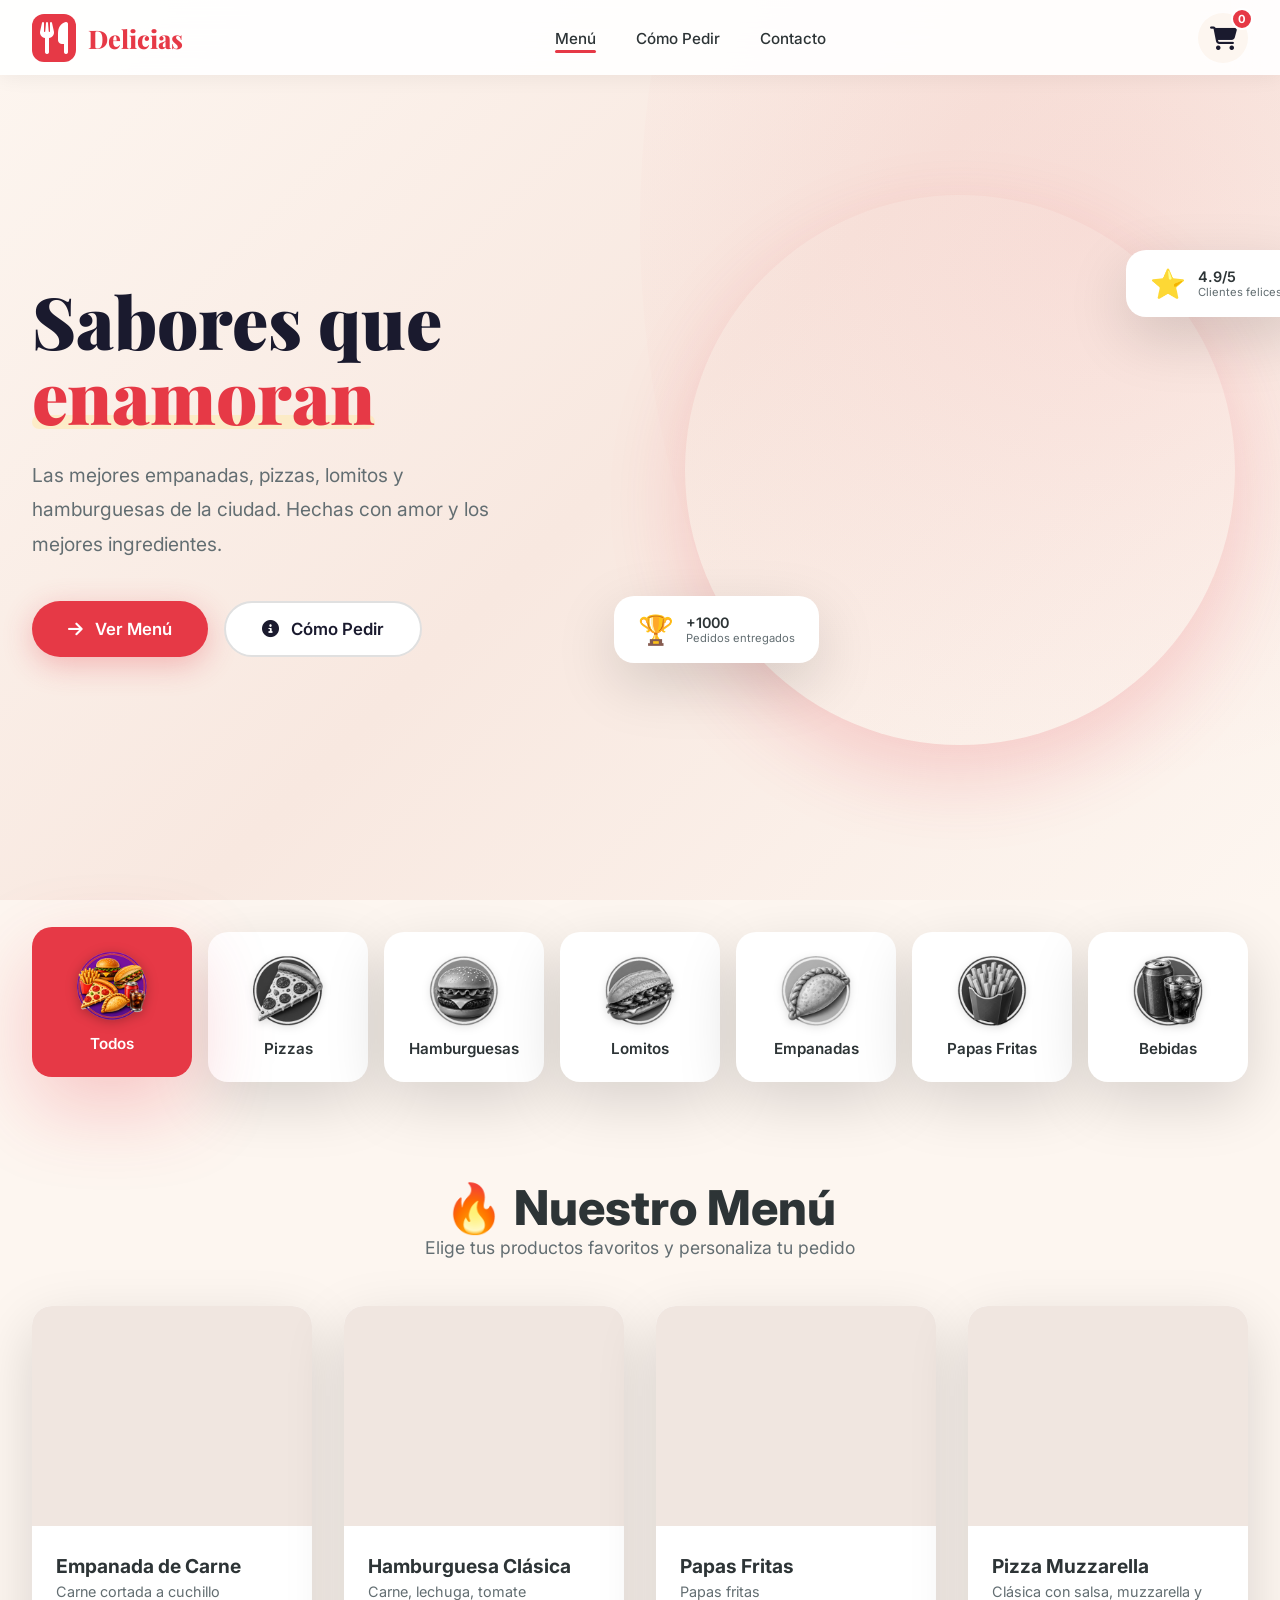
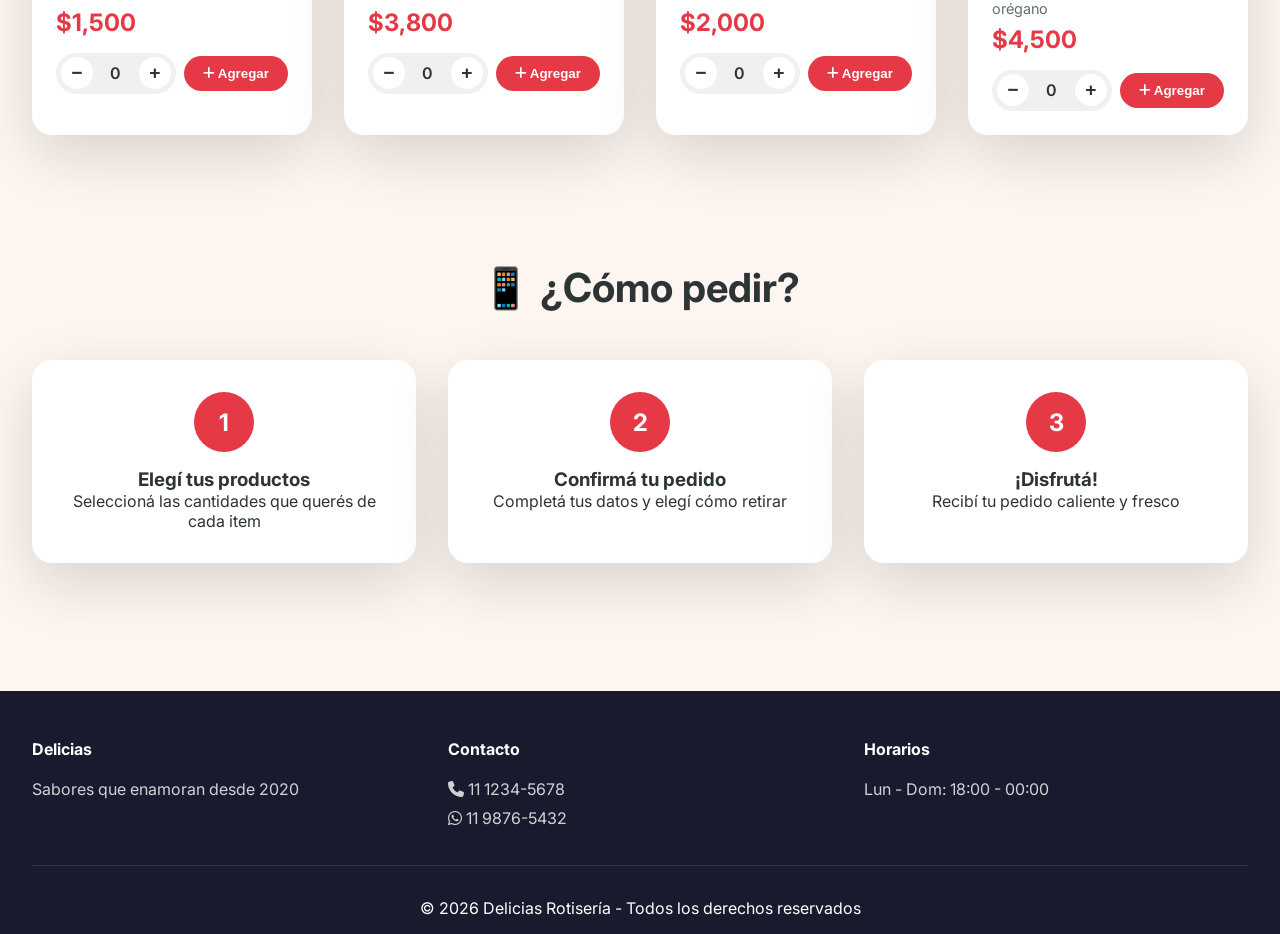
==== index.html @ 0ae5c8a6 "Update index.html" ====
<!DOCTYPE html>
<html lang="es">
<head>
    <meta charset="UTF-8">
    
    <!-- 🔒 META TAGS DE SEGURIDAD -->
    <meta http-equiv="X-Content-Type-Options" content="nosniff">
    <meta http-equiv="X-Frame-Options" content="DENY">
    <meta http-equiv="Referrer-Policy" content="strict-origin-when-cross-origin">
    <meta http-equiv="Permissions-Policy" content="camera=(), microphone=(), geolocation=()">
    
    <meta name="viewport" content="width=device-width, initial-scale=1.0">
    <title>🍕 Rotisería Delicias - Sabores que enamoran</title>
    
    <link rel="preconnect" href="https://fonts.googleapis.com">
    <link rel="preconnect" href="https://fonts.gstatic.com" crossorigin>
    <link href="https://fonts.googleapis.com/css2?family=Playfair+Display:wght@700;800;900&family=Inter:wght@300;400;500;600;700&display=swap" rel="stylesheet">
    
    <!-- Font Awesome con SRI (Subresource Integrity) -->
    <link rel="stylesheet" 
          href="https://cdnjs.cloudflare.com/ajax/libs/font-awesome/6.4.0/css/all.min.css" 
          integrity="sha384-iw3OoTErCYJJB9mCa8LNS2hbsQ7M3C0EpIsO/H5+EGAkPGc6rk+V8i04oW/K5xq0" 
          crossorigin="anonymous">
    
    <style>
        * { margin: 0; padding: 0; box-sizing: border-box; }
        :root {
            --primary: #e63946;
            --primary-dark: #c62828;
            --primary-light: #ff6b6b;
            --secondary: #1a1a2e;
            --accent: #fdcb6e;
            --accent-light: #ffeaa7;
            --gold: #f39c12;
            --cream: #fdf6f0;
            --dark: #0a0a1a;
            --text: #2d3436;
            --text-light: #636e72;
            --white: #ffffff;
            --shadow: 0 20px 60px rgba(0,0,0,0.15);
            --shadow-hover: 0 30px 80px rgba(230, 57, 70, 0.25);
            --radius: 20px;
            --radius-sm: 10px;
            --transition: all 0.4s cubic-bezier(0.4, 0, 0.2, 1);
        }
        html { scroll-behavior: smooth; }
        body { font-family: 'Inter', sans-serif; background: var(--cream); color: var(--text); overflow-x: hidden; }
        ::-webkit-scrollbar { width: 8px; }
        ::-webkit-scrollbar-track { background: var(--cream); }
        ::-webkit-scrollbar-thumb { background: var(--primary); border-radius: 10px; }

        /* ===== HEADER RESPONSIVE ===== */
        header { 
            background: rgba(255, 255, 255, 0.92); 
            backdrop-filter: blur(20px); 
            -webkit-backdrop-filter: blur(20px); 
            box-shadow: 0 2px 20px rgba(0,0,0,0.06); 
            position: fixed; 
            top: 0; 
            left: 0; 
            right: 0; 
            z-index: 1000; 
            padding: 0 2rem; 
            transition: var(--transition); 
        }
        header.scrolled { 
            background: rgba(255, 255, 255, 0.98); 
            box-shadow: 0 4px 30px rgba(0,0,0,0.1); 
        }
        .header-container { 
            max-width: 1400px; 
            margin: 0 auto; 
            display: flex; 
            justify-content: space-between; 
            align-items: center; 
            height: 75px; 
        }
        .logo { 
            display: flex; 
            align-items: center; 
            gap: 12px; 
            font-size: 1.6rem; 
            font-weight: 800; 
            color: var(--primary); 
            text-decoration: none; 
            font-family: 'Playfair Display', serif; 
        }
        .logo i { 
            font-size: 2rem; 
            background: var(--primary); 
            color: white; 
            padding: 8px; 
            border-radius: 12px; 
            transition: var(--transition); 
        }
        .logo:hover i { 
            transform: rotate(-10deg) scale(1.05); 
        }

        /* ===== MENÚ HAMBURGUESA ===== */
        .menu-toggle {
            display: none;
            flex-direction: column;
            gap: 5px;
            background: none;
            border: none;
            cursor: pointer;
            padding: 5px;
            z-index: 1001;
        }
        .menu-toggle span {
            width: 25px;
            height: 3px;
            background: var(--secondary);
            border-radius: 3px;
            transition: var(--transition);
        }
        .menu-toggle.active span:nth-child(1) {
            transform: rotate(45deg) translate(5px, 5px);
        }
        .menu-toggle.active span:nth-child(2) {
            opacity: 0;
        }
        .menu-toggle.active span:nth-child(3) {
            transform: rotate(-45deg) translate(7px, -6px);
        }

        .nav-menu { 
            display: flex; 
            list-style: none; 
            gap: 2.5rem; 
            align-items: center; 
        }
        .nav-menu a { 
            text-decoration: none; 
            color: var(--text); 
            font-weight: 500; 
            font-size: 0.95rem; 
            transition: var(--transition); 
            position: relative; 
        }
        .nav-menu a::after { 
            content: ''; 
            position: absolute; 
            bottom: -5px; 
            left: 0; 
            width: 0; 
            height: 2.5px; 
            background: var(--primary); 
            border-radius: 10px; 
            transition: var(--transition); 
        }
        .nav-menu a:hover::after, .nav-menu a.active::after { 
            width: 100%; 
        }
        .nav-menu a:hover { 
            color: var(--primary); 
        }

        .cart-icon { 
            position: relative; 
            cursor: pointer; 
            font-size: 1.5rem; 
            color: var(--secondary); 
            transition: var(--transition); 
            background: var(--cream); 
            padding: 10px; 
            border-radius: 50%; 
            width: 50px; 
            height: 50px; 
            display: flex; 
            align-items: center; 
            justify-content: center; 
        }
        .cart-icon:hover { 
            background: var(--primary); 
            color: white; 
            transform: scale(1.05); 
        }
        .cart-count { 
            position: absolute; 
            top: -5px; 
            right: -5px; 
            background: var(--primary); 
            color: white; 
            font-size: 0.7rem; 
            font-weight: 700; 
            min-width: 22px; 
            height: 22px; 
            border-radius: 50%; 
            display: flex; 
            align-items: center; 
            justify-content: center; 
            border: 2px solid white; 
            animation: pulse-badge 2s infinite; 
        }
        @keyframes pulse-badge { 
            0%, 100% { transform: scale(1); } 
            50% { transform: scale(1.1); } 
        }

        .hero { 
            min-height: 100vh; 
            display: flex; 
            align-items: center; 
            padding: 100px 2rem 60px; 
            background: linear-gradient(135deg, #fdf6f0 0%, #f8e8e0 50%, #fdf6f0 100%); 
            position: relative; 
            overflow: hidden; 
        }
        .hero::before { 
            content: ''; 
            position: absolute; 
            top: -50%; 
            right: -20%; 
            width: 70%; 
            height: 150%; 
            background: radial-gradient(circle, rgba(230, 57, 70, 0.08) 0%, transparent 70%); 
            border-radius: 50%; 
            pointer-events: none; 
        }
        .hero-content { 
            max-width: 1400px; 
            margin: 0 auto; 
            display: grid; 
            grid-template-columns: 1fr 1fr; 
            gap: 4rem; 
            align-items: center; 
            position: relative; 
            z-index: 1; 
            width: 100%; 
        }
        .hero-text h1 { 
            font-family: 'Playfair Display', serif; 
            font-size: 4.5rem; 
            font-weight: 900; 
            line-height: 1.05; 
            margin-bottom: 1.5rem; 
            color: var(--secondary); 
        }
        .hero-text h1 .highlight { 
            color: var(--primary); 
            position: relative; 
            display: inline-block; 
        }
        .hero-text h1 .highlight::after { 
            content: ''; 
            position: absolute; 
            bottom: 5px; 
            left: 0; 
            width: 100%; 
            height: 14px; 
            background: var(--accent-light); 
            opacity: 0.5; 
            border-radius: 10px; 
            z-index: -1; 
        }
        .hero-text .subtitle { 
            font-size: 1.2rem; 
            color: var(--text-light); 
            line-height: 1.8; 
            margin-bottom: 2.5rem; 
            max-width: 500px; 
        }
        .hero-buttons { 
            display: flex; 
            gap: 1rem; 
            flex-wrap: wrap; 
        }
        .btn-primary { 
            display: inline-flex; 
            align-items: center; 
            gap: 12px; 
            background: var(--primary); 
            color: white; 
            padding: 16px 36px; 
            border: none; 
            border-radius: 50px; 
            font-size: 1.05rem; 
            font-weight: 600; 
            cursor: pointer; 
            transition: var(--transition); 
            text-decoration: none; 
            box-shadow: 0 8px 30px rgba(230, 57, 70, 0.3); 
        }
        .btn-primary:hover { 
            background: var(--primary-dark); 
            transform: translateY(-3px); 
            box-shadow: 0 12px 40px rgba(230, 57, 70, 0.4); 
        }
        .btn-secondary { 
            display: inline-flex; 
            align-items: center; 
            gap: 12px; 
            background: white; 
            color: var(--secondary); 
            padding: 16px 36px; 
            border: 2px solid #e0e0e0; 
            border-radius: 50px; 
            font-size: 1.05rem; 
            font-weight: 600; 
            cursor: pointer; 
            transition: var(--transition); 
            text-decoration: none; 
        }
        .btn-secondary:hover { 
            border-color: var(--primary); 
            color: var(--primary); 
            transform: translateY(-3px); 
            box-shadow: 0 8px 30px rgba(0,0,0,0.08); 
        }
        .hero-image { 
            position: relative; 
            display: flex; 
            justify-content: center; 
            align-items: center; 
        }
        .hero-image .image-wrapper { 
            position: relative; 
            width: 100%; 
            max-width: 550px; 
            aspect-ratio: 1; 
            border-radius: 50%; 
            overflow: hidden; 
            box-shadow: 0 30px 80px rgba(230, 57, 70, 0.2); 
            animation: float 6s ease-in-out infinite; 
        }
        @keyframes float { 
            0%, 100% { transform: translateY(0px); } 
            50% { transform: translateY(-20px); } 
        }
        .hero-image .image-wrapper img { 
            width: 100%; 
            height: 100%; 
            object-fit: cover; 
        }
        .hero-image .floating-badge { 
            position: absolute; 
            background: white; 
            padding: 1rem 1.5rem; 
            border-radius: var(--radius); 
            box-shadow: var(--shadow); 
            display: flex; 
            align-items: center; 
            gap: 12px; 
            animation: float-badge 4s ease-in-out infinite; 
        }
        .hero-image .floating-badge:nth-child(2) { 
            top: 10%; 
            right: -10%; 
            animation-delay: 0.5s; 
        }
        .hero-image .floating-badge:nth-child(3) { 
            bottom: 15%; 
            left: -10%; 
            animation-delay: 1s; 
        }
        @keyframes float-badge { 
            0%, 100% { transform: translateY(0px) rotate(0deg); } 
            50% { transform: translateY(-10px) rotate(2deg); } 
        }
        .floating-badge .icon { 
            font-size: 1.8rem; 
        }
        .floating-badge .text { 
            font-weight: 600; 
            font-size: 0.9rem; 
        }
        .floating-badge .sub { 
            font-size: 0.7rem; 
            color: var(--text-light); 
        }

        .categories { 
            max-width: 1400px; 
            margin: 0 auto; 
            padding: 2rem; 
            display: grid; 
            grid-template-columns: repeat(7, 1fr); 
            gap: 1rem; 
        }
        .category-item { 
            background: var(--white); 
            padding: 1.5rem; 
            border-radius: var(--radius); 
            text-align: center; 
            cursor: pointer; 
            transition: var(--transition); 
            box-shadow: var(--shadow); 
            display: flex; 
            flex-direction: column; 
            align-items: center; 
            justify-content: center; 
            gap: 0.8rem; 
        }
        .category-item:hover { 
            transform: translateY(-5px); 
            box-shadow: var(--shadow-hover); 
            background: var(--primary); 
            color: white; 
        }
        .category-item img { 
            width: 70px; 
            height: 70px; 
            object-fit: contain; 
            transition: var(--transition); 
            filter: grayscale(100%) drop-shadow(0 2px 4px rgba(0,0,0,0.15)); 
        }
        .category-item:hover img { 
            filter: grayscale(0%) drop-shadow(0 4px 8px rgba(0,0,0,0.2)); 
            transform: scale(1.1); 
        }
        .category-item span { 
            font-weight: 600; 
            font-size: 0.95rem; 
            color: var(--gray-700); 
            transition: var(--transition); 
        }
        .category-item.active { 
            background: var(--primary); 
            color: white; 
            transform: translateY(-5px); 
            box-shadow: var(--shadow-hover); 
        }
        .category-item.active img { 
            filter: grayscale(0%) drop-shadow(0 2px 6px rgba(0,0,0,0.3)); 
        }
        .category-item.active span { 
            color: white; 
        }

        .menu-section { 
            max-width: 1400px; 
            margin: 0 auto; 
            padding: 4rem 2rem; 
        }
        .section-header { 
            text-align: center; 
            margin-bottom: 3rem; 
        }
        .section-header h2 { 
            font-size: 3rem; 
            font-weight: 800; 
        }
        .section-header p { 
            color: var(--text-light); 
            font-size: 1.1rem; 
        }
        .menu-grid { 
            display: grid; 
            grid-template-columns: repeat(auto-fill, minmax(280px, 1fr)); 
            gap: 2rem; 
        }

        .product-card { 
            background: var(--white); 
            border-radius: var(--radius); 
            overflow: hidden; 
            box-shadow: var(--shadow); 
            transition: var(--transition); 
            position: relative; 
        }
        .product-card:hover { 
            transform: translateY(-8px); 
            box-shadow: var(--shadow-hover); 
        }
        .product-card.unavailable { 
            opacity: 0.65; 
            pointer-events: none; 
        }
        .product-card.unavailable:hover { 
            transform: none; 
            box-shadow: var(--shadow); 
        }
        .product-image { 
            width: 100%; 
            height: 220px; 
            object-fit: cover; 
            background: #f0e6e0; 
        }
        .product-card.unavailable .product-image { 
            filter: grayscale(100%); 
        }
        .product-info { 
            padding: 1.5rem; 
        }
        .product-name { 
            font-size: 1.2rem; 
            font-weight: 700; 
            margin-bottom: 0.3rem; 
        }
        .product-description { 
            color: var(--text-light); 
            font-size: 0.9rem; 
            margin-bottom: 0.5rem; 
        }
        .product-price { 
            font-size: 1.5rem; 
            font-weight: 700; 
            color: var(--primary); 
            margin: 0.5rem 0; 
        }
        .product-actions { 
            display: flex; 
            gap: 0.5rem; 
            align-items: center; 
            margin-top: 1rem; 
        }
        .quantity-control { 
            display: flex; 
            align-items: center; 
            gap: 0.5rem; 
            background: #f0f0f0; 
            border-radius: 50px; 
            padding: 0.3rem; 
        }
        .quantity-btn { 
            width: 32px; 
            height: 32px; 
            border: none; 
            border-radius: 50%; 
            background: white; 
            color: var(--text); 
            font-size: 1.2rem; 
            cursor: pointer; 
            transition: var(--transition); 
            font-weight: 700; 
        }
        .quantity-btn:hover { 
            background: var(--primary); 
            color: white; 
        }
        .quantity-display { 
            min-width: 30px; 
            text-align: center; 
            font-weight: 600; 
        }
        .add-to-cart { 
            flex: 1; 
            background: var(--primary); 
            color: white; 
            border: none; 
            padding: 10px; 
            border-radius: 50px; 
            font-weight: 600; 
            cursor: pointer; 
            transition: var(--transition); 
        }
        .add-to-cart:hover { 
            background: var(--primary-dark); 
            transform: scale(1.02); 
        }
        .unavailable-badge { 
            position: absolute; 
            top: 10px; 
            right: 10px; 
            background: #c62828; 
            color: white; 
            padding: 6px 14px; 
            border-radius: 50px; 
            font-size: 0.75rem; 
            font-weight: 700; 
            z-index: 10; 
            display: flex; 
            align-items: center; 
            gap: 4px; 
        }
        .unavailable-message { 
            text-align: center; 
            padding: 10px; 
            background: #ffebee; 
            border-radius: 8px; 
            color: #c62828; 
            font-weight: 600; 
            font-size: 0.9rem; 
            margin-top: 0.5rem; 
        }

        .cart-overlay { 
            display: none; 
            position: fixed; 
            top: 0; 
            right: 0; 
            width: 100%; 
            height: 100%; 
            background: rgba(0,0,0,0.5); 
            z-index: 2000; 
            animation: fadeIn 0.3s; 
        }
        .cart-overlay.active { 
            display: block; 
        }
        .cart-panel { 
            position: fixed; 
            top: 0; 
            right: -500px; 
            width: 450px; 
            height: 100%; 
            background: white; 
            box-shadow: -10px 0 30px rgba(0,0,0,0.1); 
            transition: right 0.3s cubic-bezier(0.4, 0, 0.2, 1); 
            padding: 2rem; 
            display: flex; 
            flex-direction: column; 
            z-index: 2001; 
        }
        .cart-panel.open { 
            right: 0; 
        }
        .cart-header { 
            display: flex; 
            justify-content: space-between; 
            align-items: center; 
            margin-bottom: 2rem; 
            padding-bottom: 1rem; 
            border-bottom: 2px solid #f0f0f0; 
        }
        .close-cart { 
            background: none; 
            border: none; 
            font-size: 2rem; 
            cursor: pointer; 
            color: var(--text-light); 
        }
        .cart-items { 
            flex: 1; 
            overflow-y: auto; 
        }
        .cart-item { 
            display: flex; 
            justify-content: space-between; 
            align-items: center; 
            padding: 1rem 0; 
            border-bottom: 1px solid #f0f0f0; 
        }
        .cart-item-info { 
            flex: 1; 
        }
        .cart-item-name { 
            font-weight: 600; 
        }
        .cart-item-qty { 
            color: var(--text-light); 
            font-size: 0.9rem; 
        }
        .cart-item-price { 
            font-weight: 700; 
            color: var(--primary); 
        }
        .remove-item { 
            background: none; 
            border: none; 
            color: #e74c3c; 
            cursor: pointer; 
            font-size: 1.2rem; 
        }
        .cart-total { 
            display: flex; 
            justify-content: space-between; 
            padding: 1.5rem 0; 
            border-top: 2px solid #f0f0f0; 
            font-size: 1.3rem; 
            font-weight: 700; 
        }
        .checkout-btn { 
            width: 100%; 
            padding: 16px; 
            font-size: 1.1rem; 
        }

        .modal { 
            display: none; 
            position: fixed; 
            top: 0; 
            left: 0; 
            width: 100%; 
            height: 100%; 
            background: rgba(0,0,0,0.6); 
            z-index: 3000; 
            animation: fadeIn 0.3s; 
        }
        .modal.active { 
            display: flex; 
            align-items: center; 
            justify-content: center; 
        }
        .modal-content { 
            background: white; 
            border-radius: var(--radius); 
            max-width: 700px; 
            width: 90%; 
            max-height: 90vh; 
            overflow-y: auto; 
            padding: 2rem; 
            animation: slideUp 0.3s; 
        }
        .modal-header { 
            display: flex; 
            justify-content: space-between; 
            align-items: center; 
            margin-bottom: 2rem; 
        }
        .close-modal { 
            background: none; 
            border: none; 
            font-size: 2rem; 
            cursor: pointer; 
        }
        .order-form .form-section { 
            margin-bottom: 2rem; 
        }
        .order-form h3 { 
            margin-bottom: 1rem; 
            color: var(--secondary); 
        }
        .form-group { 
            margin-bottom: 1rem; 
        }
        .form-group label { 
            display: block; 
            margin-bottom: 0.3rem; 
            font-weight: 500; 
        }
        .form-group input, .form-group textarea { 
            width: 100%; 
            padding: 12px; 
            border: 2px solid #e0e0e0; 
            border-radius: 8px; 
            font-size: 1rem; 
            transition: var(--transition); 
            font-family: inherit; 
        }
        .form-group input:focus, .form-group textarea:focus { 
            outline: none; 
            border-color: var(--primary); 
        }
        .radio-group { 
            display: grid; 
            grid-template-columns: 1fr 1fr; 
            gap: 1rem; 
        }
        .radio-option { 
            display: flex; 
            align-items: center; 
            gap: 10px; 
            padding: 1rem; 
            border: 2px solid #e0e0e0; 
            border-radius: 8px; 
            cursor: pointer; 
            transition: var(--transition); 
        }
        .radio-option:hover { 
            border-color: var(--primary); 
        }
        .payment-options { 
            display: grid; 
            grid-template-columns: repeat(3, 1fr); 
            gap: 0.5rem; 
        }
        .payment-option { 
            display: flex; 
            flex-direction: column; 
            align-items: center; 
            gap: 5px; 
            padding: 1rem; 
            border: 2px solid #e0e0e0; 
            border-radius: 8px; 
            cursor: pointer; 
            transition: var(--transition); 
        }
        .payment-option:hover { 
            border-color: var(--primary); 
        }
        .payment-option i { 
            font-size: 1.5rem; 
        }
        .total-display { 
            font-size: 1.5rem; 
            font-weight: 700; 
            text-align: right; 
            color: var(--primary); 
            padding: 1rem 0; 
        }
        .btn-large { 
            width: 100%; 
            padding: 16px; 
            font-size: 1.2rem; 
            justify-content: center; 
        }
        .order-item { 
            display: flex; 
            justify-content: space-between; 
            padding: 0.5rem 0; 
            border-bottom: 1px solid #f0f0f0; 
        }

        .how-to-order { 
            max-width: 1400px; 
            margin: 0 auto; 
            padding: 4rem 2rem; 
            text-align: center; 
        }
        .how-to-order h2 { 
            font-size: 2.5rem; 
            margin-bottom: 3rem; 
        }
        .steps { 
            display: grid; 
            grid-template-columns: repeat(3, 1fr); 
            gap: 2rem; 
        }
        .step { 
            background: white; 
            padding: 2rem; 
            border-radius: var(--radius); 
            box-shadow: var(--shadow); 
        }
        .step-number { 
            width: 60px; 
            height: 60px; 
            background: var(--primary); 
            color: white; 
            border-radius: 50%; 
            display: flex; 
            align-items: center; 
            justify-content: center; 
            font-size: 1.5rem; 
            font-weight: 700; 
            margin: 0 auto 1rem; 
        }

        footer { 
            background: var(--secondary); 
            color: white; 
            padding: 3rem 2rem 1rem; 
            margin-top: 4rem; 
        }
        .footer-content { 
            max-width: 1400px; 
            margin: 0 auto; 
            display: grid; 
            grid-template-columns: repeat(3, 1fr); 
            gap: 2rem; 
        }
        .footer-section h4 { 
            margin-bottom: 1rem; 
        }
        .footer-section p { 
            opacity: 0.8; 
            line-height: 1.8; 
        }
        .footer-bottom { 
            text-align: center; 
            padding-top: 2rem; 
            margin-top: 2rem; 
            border-top: 1px solid rgba(255,255,255,0.1); 
        }

        @keyframes fadeIn { 
            from { opacity: 0; } 
            to { opacity: 1; } 
        }
        @keyframes slideUp { 
            from { transform: translateY(30px); opacity: 0; } 
            to { transform: translateY(0); opacity: 1; } 
        }

        /* ===== PANEL DE SUGERENCIAS DE COMBOS ===== */
        .combo-suggestion {
            position: fixed;
            bottom: 100px;
            right: 20px;
            background: white;
            border-radius: var(--radius);
            box-shadow: 0 10px 40px rgba(0,0,0,0.2);
            padding: 1.5rem;
            max-width: 350px;
            z-index: 1500;
            animation: slideInRight 0.4s ease-out;
            border: 2px solid var(--primary);
        }

        @keyframes slideInRight {
            from { transform: translateX(400px); opacity: 0; }
            to { transform: translateX(0); opacity: 1; }
        }

        .combo-suggestion.fade-out {
            animation: fadeOut 0.3s ease-out forwards;
        }

        @keyframes fadeOut {
            to { transform: translateX(400px); opacity: 0; }
        }

        .combo-header {
            display: flex;
            align-items: center;
            gap: 0.5rem;
            margin-bottom: 1rem;
            color: var(--primary);
            font-weight: 700;
            font-size: 1.1rem;
        }

        .combo-header i { font-size: 1.3rem; }

        .combo-message {
            color: var(--text);
            margin-bottom: 1rem;
            font-size: 0.95rem;
            line-height: 1.5;
        }

        .combo-products {
            display: flex;
            flex-direction: column;
            gap: 0.8rem;
            margin-bottom: 1rem;
        }

        .combo-product {
            display: flex;
            align-items: center;
            gap: 0.8rem;
            padding: 0.8rem;
            background: var(--cream);
            border-radius: var(--radius-sm);
            cursor: pointer;
            transition: all 0.3s ease;
            border: 2px solid transparent;
        }

        .combo-product:hover {
            border-color: var(--primary);
            transform: translateX(5px);
            background: white;
        }

        .combo-product img {
            width: 60px;
            height: 60px;
            border-radius: 8px;
            object-fit: cover;
        }

        .combo-product-info { flex: 1; }

        .combo-product-name {
            font-weight: 600;
            font-size: 0.9rem;
            color: var(--text);
            margin-bottom: 0.2rem;
        }

        .combo-product-price {
            color: var(--primary);
            font-weight: 700;
            font-size: 0.95rem;
        }

        .combo-add-btn {
            background: var(--primary);
            color: white;
            border: none;
            padding: 0.5rem 1rem;
            border-radius: 50px;
            font-weight: 600;
            cursor: pointer;
            font-size: 0.85rem;
            transition: all 0.3s ease;
        }

        .combo-add-btn:hover {
            background: var(--primary-dark);
            transform: scale(1.05);
        }

        .combo-close {
            position: absolute;
            top: 10px;
            right: 10px;
            background: none;
            border: none;
            font-size: 1.5rem;
            color: var(--text-light);
            cursor: pointer;
            width: 30px;
            height: 30px;
            display: flex;
            align-items: center;
            justify-content: center;
            border-radius: 50%;
            transition: all 0.3s ease;
        }

        .combo-close:hover {
            background: var(--cream);
            color: var(--primary);
        }

        .combo-footer {
            text-align: center;
            font-size: 0.8rem;
            color: var(--text-light);
            margin-top: 0.5rem;
        }

        /* ===== RESPONSIVE DESIGN ===== */
        @media (max-width: 1024px) {
            .hero-text h1 { font-size: 3.5rem; }
            .hero-image .floating-badge { display: none; }
            .hero { grid-template-columns: 1fr; text-align: center; padding: 2rem; }
            .hero-content p { margin: 0 auto 2rem; }
            .categories { grid-template-columns: repeat(4, 1fr); }
        }

        @media (max-width: 768px) {
            /* Header y Menú */
            .menu-toggle {
                display: flex;
            }
            
            .nav-menu {
                position: fixed;
                top: 75px;
                left: -100%;
                width: 100%;
                height: calc(100vh - 75px);
                background: white;
                flex-direction: column;
                padding: 2rem;
                gap: 1.5rem;
                transition: left 0.3s ease;
                box-shadow: 0 10px 30px rgba(0,0,0,0.1);
            }
            
            .nav-menu.active {
                left: 0;
            }
            
            .nav-menu a {
                font-size: 1.2rem;
                padding: 0.5rem 0;
            }

            /* Hero */
            .hero { 
                padding: 120px 1.5rem 40px; 
            }
            .hero-content { 
                grid-template-columns: 1fr; 
                text-align: center; 
                gap: 2rem; 
            }
            .hero-text h1 { 
                font-size: 2.5rem; 
            }
            .hero-text .subtitle { 
                margin: 0 auto 2rem; 
                font-size: 1rem;
            }
            .hero-buttons { 
                justify-content: center; 
            }
            .hero-image .image-wrapper { 
                max-width: 300px; 
            }

            /* Categorías */
            .categories { 
                grid-template-columns: repeat(3, 1fr); 
                padding: 1rem;
                gap: 0.5rem;
            }
            .category-item { 
                padding: 1rem;
            }
            .category-item img { 
                width: 50px; 
                height: 50px; 
            }
            .category-item span { 
                font-size: 0.8rem; 
            }

            /* Menú */
            .menu-section { 
                padding: 2rem 1rem; 
            }
            .section-header h2 { 
                font-size: 2rem; 
            }
            .menu-grid { 
                grid-template-columns: 1fr; 
                gap: 1.5rem;
            }

            /* Carrito */
            .cart-panel { 
                width: 100%; 
                right: -100%; 
            }

            /* Modal */
            .modal-content { 
                padding: 1.5rem; 
                width: 95%;
            }
            .payment-options { 
                grid-template-columns: repeat(2, 1fr); 
            }
            .radio-group { 
                grid-template-columns: 1fr; 
            }

            /* Cómo pedir */
            .steps { 
                grid-template-columns: 1fr; 
            }

            /* Footer */
            .footer-content { 
                grid-template-columns: 1fr; 
                text-align: center; 
            }

            /* Combo suggestion */
            .combo-suggestion {
                bottom: 80px;
                right: 10px;
                left: 10px;
                max-width: none;
            }
        }

        @media (max-width: 480px) {
            .hero-text h1 { 
                font-size: 2rem; 
            }
            .btn-primary, .btn-secondary { 
                padding: 12px 24px; 
                font-size: 0.9rem; 
            }
            .categories { 
                grid-template-columns: repeat(2, 1fr); 
            }
            .category-item img { 
                width: 45px; 
                height: 45px; 
            }
            .category-item span { 
                font-size: 0.75rem; 
            }
            .hero-image .image-wrapper {
                max-width: 250px;
            }
        }
    </style>
</head>
<body>

    <header id="header">
        <div class="header-container">
            <a href="#" class="logo">
                <i class="fas fa-utensils"></i>
                Delicias
            </a>
            
            <!-- Botón Menú Hamburguesa -->
            <button class="menu-toggle" id="menuToggle" onclick="toggleMenu()">
                <span></span>
                <span></span>
                <span></span>
            </button>
            
            <nav>
                <ul class="nav-menu" id="navMenu">
                    <li><a href="#menu" class="active" onclick="closeMenu()">Menú</a></li>
                    <li><a href="#como-pedir" onclick="closeMenu()">Cómo Pedir</a></li>
                    <li><a href="#contacto" onclick="closeMenu()">Contacto</a></li>
                </ul>
            </nav>
            
            <div class="cart-icon" onclick="toggleCart()">
                <i class="fas fa-shopping-cart"></i>
                <span class="cart-count" id="cartCount">0</span>
            </div>
        </div>
    </header>

    <section class="hero">
        <div class="hero-content">
            <div class="hero-text">
                <h1>
                    Sabores que <br>
                    <span class="highlight">enamoran</span>
                </h1>
                <p class="subtitle">
                    Las mejores empanadas, pizzas, lomitos y hamburguesas de la ciudad. 
                    Hechas con amor y los mejores ingredientes.
                </p>
                <div class="hero-buttons">
                    <a href="#menu" class="btn-primary">
                        <i class="fas fa-arrow-right"></i> Ver Menú
                    </a>
                    <a href="#como-pedir" class="btn-secondary">
                        <i class="fas fa-info-circle"></i> Cómo Pedir
                    </a>
                </div>
            </div>
            <div class="hero-image">
                <div class="image-wrapper">
                    <img src="https://images.unsplash.com/photo-1565299624946-b28f40a0ae38?w=600&h=600&fit=crop" alt="Pizza Deliciosa">
                </div>
                <div class="floating-badge" style="top: 10%; right: -10%;">
                    <span class="icon">⭐</span>
                    <div>
                        <div class="text">4.9/5</div>
                        <div class="sub">Clientes felices</div>
                    </div>
                </div>
                <div class="floating-badge" style="bottom: 15%; left: -10%;">
                    <span class="icon">🏆</span>
                    <div>
                        <div class="text">+1000</div>
                        <div class="sub">Pedidos entregados</div>
                    </div>
                </div>
            </div>
        </div>
    </section>

    <section class="categories">
        <div class="category-item active" onclick="filterCategory('all', this)">
            <img src="images/ico_todos.png" alt="Todos">
            <span>Todos</span>
        </div>
        <div class="category-item" onclick="filterCategory('pizzas', this)">
            <img src="images/ico_pizza.png" alt="Pizzas">
            <span>Pizzas</span>
        </div>
        <div class="category-item" onclick="filterCategory('hamburguesas', this)">
            <img src="images/ico_hamburguesa.png" alt="Hamburguesas">
            <span>Hamburguesas</span>
        </div>
        <div class="category-item" onclick="filterCategory('lomitos', this)">
            <img src="images/ico_lomito.png" alt="Lomitos">
            <span>Lomitos</span>
        </div>
        <div class="category-item" onclick="filterCategory('empanadas', this)">
            <img src="images/ico_empanada.png" alt="Empanadas">
            <span>Empanadas</span>
        </div>
        <div class="category-item" onclick="filterCategory('papas', this)">
            <img src="images/ico_papa.png" alt="Papas Fritas">
            <span>Papas Fritas</span>
        </div>
        <div class="category-item" onclick="filterCategory('bebidas', this)">
            <img src="images/ico_bebida.png" alt="Bebidas">
            <span>Bebidas</span>
        </div>
    </section>

    <section id="menu" class="menu-section">
        <div class="section-header">
            <h2>🔥 Nuestro Menú</h2>
            <p>Elige tus productos favoritos y personaliza tu pedido</p>
        </div>
        <div class="menu-grid" id="menuGrid">
            <!-- Los productos se cargan automáticamente -->
        </div>
    </section>

    <div class="cart-overlay" id="cartOverlay" onclick="toggleCart()">
        <div class="cart-panel" onclick="event.stopPropagation()">
            <div class="cart-header">
                <h3><i class="fas fa-shopping-cart"></i> Tu Pedido</h3>
                <button class="close-cart" onclick="toggleCart()">&times;</button>
            </div>
            <div class="cart-items" id="cartItems">
                <p class="empty-cart" style="color: #999; text-align: center; padding: 2rem 0;">Tu carrito está vacío</p>
            </div>
            <div class="cart-total">
                <span>Total:</span>
                <span id="cartTotal">$0</span>
            </div>
            <button class="btn-primary checkout-btn" onclick="openCheckout()">
                <i class="fas fa-credit-card"></i> Finalizar Pedido
            </button>
        </div>
    </div>

    <div class="modal" id="checkoutModal">
        <div class="modal-content">
            <div class="modal-header">
                <h2>📋 Confirmar Pedido</h2>
                <button class="close-modal" onclick="closeCheckout()">&times;</button>
            </div>
            <form id="orderForm" class="order-form">
                <div class="form-section">
                    <h3>👤 Datos de Contacto</h3>
                    <div class="form-group">
                        <label>Nombre completo *</label>
                        <input type="text" id="customerName" required placeholder="Ej: Juan Pérez">
                    </div>
                    <div class="form-group">
                        <label>Teléfono *</label>
                        <input type="tel" id="customerPhone" required placeholder="11 1234-5678">
                    </div>
                </div>
                <div class="form-section">
                    <h3>🛒 Resumen del Pedido</h3>
                    <div id="orderSummary"></div>
                    <div class="total-display">
                        <span>Total:</span>
                        <span id="modalTotal">$0</span>
                    </div>
                </div>
                <div class="form-section">
                    <h3>📍 ¿Cómo querés recibir tu pedido?</h3>
                    <div class="radio-group">
                        <label class="radio-option">
                            <input type="radio" name="deliveryType" value="delivery" checked>
                            <i class="fas fa-truck"></i>
                            <span>Envío a domicilio</span>
                        </label>
                        <label class="radio-option">
                            <input type="radio" name="deliveryType" value="pickup">
                            <i class="fas fa-store"></i>
                            <span>Retiro en el local</span>
                        </label>
                    </div>
                    <div id="addressField" class="form-group">
                        <label>Dirección de entrega *</label>
                        <input type="text" id="deliveryAddress" placeholder="Calle y número">
                    </div>
                </div>
                <div class="form-section">
                    <h3>💳 Forma de Pago</h3>
                    <div class="payment-options">
                        <label class="payment-option">
                            <input type="radio" name="payment" value="efectivo">
                            <i class="fas fa-money-bill"></i>
                            <span>Efectivo</span>
                        </label>
                        <label class="payment-option">
                            <input type="radio" name="payment" value="debito">
                            <i class="fas fa-credit-card"></i>
                            <span>Débito</span>
                        </label>
                        <label class="payment-option">
                            <input type="radio" name="payment" value="credito">
                            <i class="fas fa-credit-card"></i>
                            <span>Crédito</span>
                        </label>
                        <label class="payment-option">
                            <input type="radio" name="payment" value="transferencia" checked>
                            <i class="fas fa-university"></i>
                            <span>Transferencia</span>
                        </label>
                        <label class="payment-option">
                            <input type="radio" name="payment" value="mercadoPago">
                            <i class="fas fa-qrcode"></i>
                            <span>Mercado Pago</span>
                        </label>
                    </div>
                </div>
                <div class="form-section">
                    <h3>📝 Observaciones</h3>
                    <textarea id="orderNotes" placeholder="Ej: Sin cebolla, extra salsa, etc." rows="2"></textarea>
                </div>
                <button type="submit" class="btn-primary btn-large">
                    <i class="fas fa-check-circle"></i> Confirmar Pedido
                </button>
            </form>
        </div>
    </div>

    <section id="como-pedir" class="how-to-order">
        <h2>📱 ¿Cómo pedir?</h2>
        <div class="steps">
            <div class="step">
                <div class="step-number">1</div>
                <h3>Elegí tus productos</h3>
                <p>Seleccioná las cantidades que querés de cada item</p>
            </div>
            <div class="step">
                <div class="step-number">2</div>
                <h3>Confirmá tu pedido</h3>
                <p>Completá tus datos y elegí cómo retirar</p>
            </div>
            <div class="step">
                <div class="step-number">3</div>
                <h3>¡Disfrutá!</h3>
                <p>Recibí tu pedido caliente y fresco</p>
            </div>
        </div>
    </section>

    <footer id="contacto">
        <div class="footer-content">
            <div class="footer-section">
                <h4> Delicias</h4>
                <p>Sabores que enamoran desde 2020</p>
            </div>
            <div class="footer-section">
                <h4>Contacto</h4>
                <p><i class="fas fa-phone"></i> 11 1234-5678</p>
                <p><i class="fab fa-whatsapp"></i> 11 9876-5432</p>
            </div>
            <div class="footer-section">
                <h4>Horarios</h4>
                <p>Lun - Dom: 18:00 - 00:00</p>
            </div>
        </div>
        <div class="footer-bottom">
            <p>&copy; 2026 Delicias Rotisería - Todos los derechos reservados</p>
        </div>
    </footer>

    <script src="js/main.js"></script>

    <script>
        // Toggle menú hamburguesa
        function toggleMenu() {
            const menuToggle = document.getElementById('menuToggle');
            const navMenu = document.getElementById('navMenu');
            menuToggle.classList.toggle('active');
            navMenu.classList.toggle('active');
        }

        // Cerrar menú al hacer clic en un enlace
        function closeMenu() {
            const menuToggle = document.getElementById('menuToggle');
            const navMenu = document.getElementById('navMenu');
            menuToggle.classList.remove('active');
            navMenu.classList.remove('active');
        }

        // Scroll effect
        window.addEventListener('scroll', () => {
            const header = document.getElementById('header');
            if (window.scrollY > 50) {
                header.classList.add('scrolled');
            } else {
                header.classList.remove('scrolled');
            }
        });

        console.log('🚀 Página cargada correctamente');
    </script>
</body>
</html>
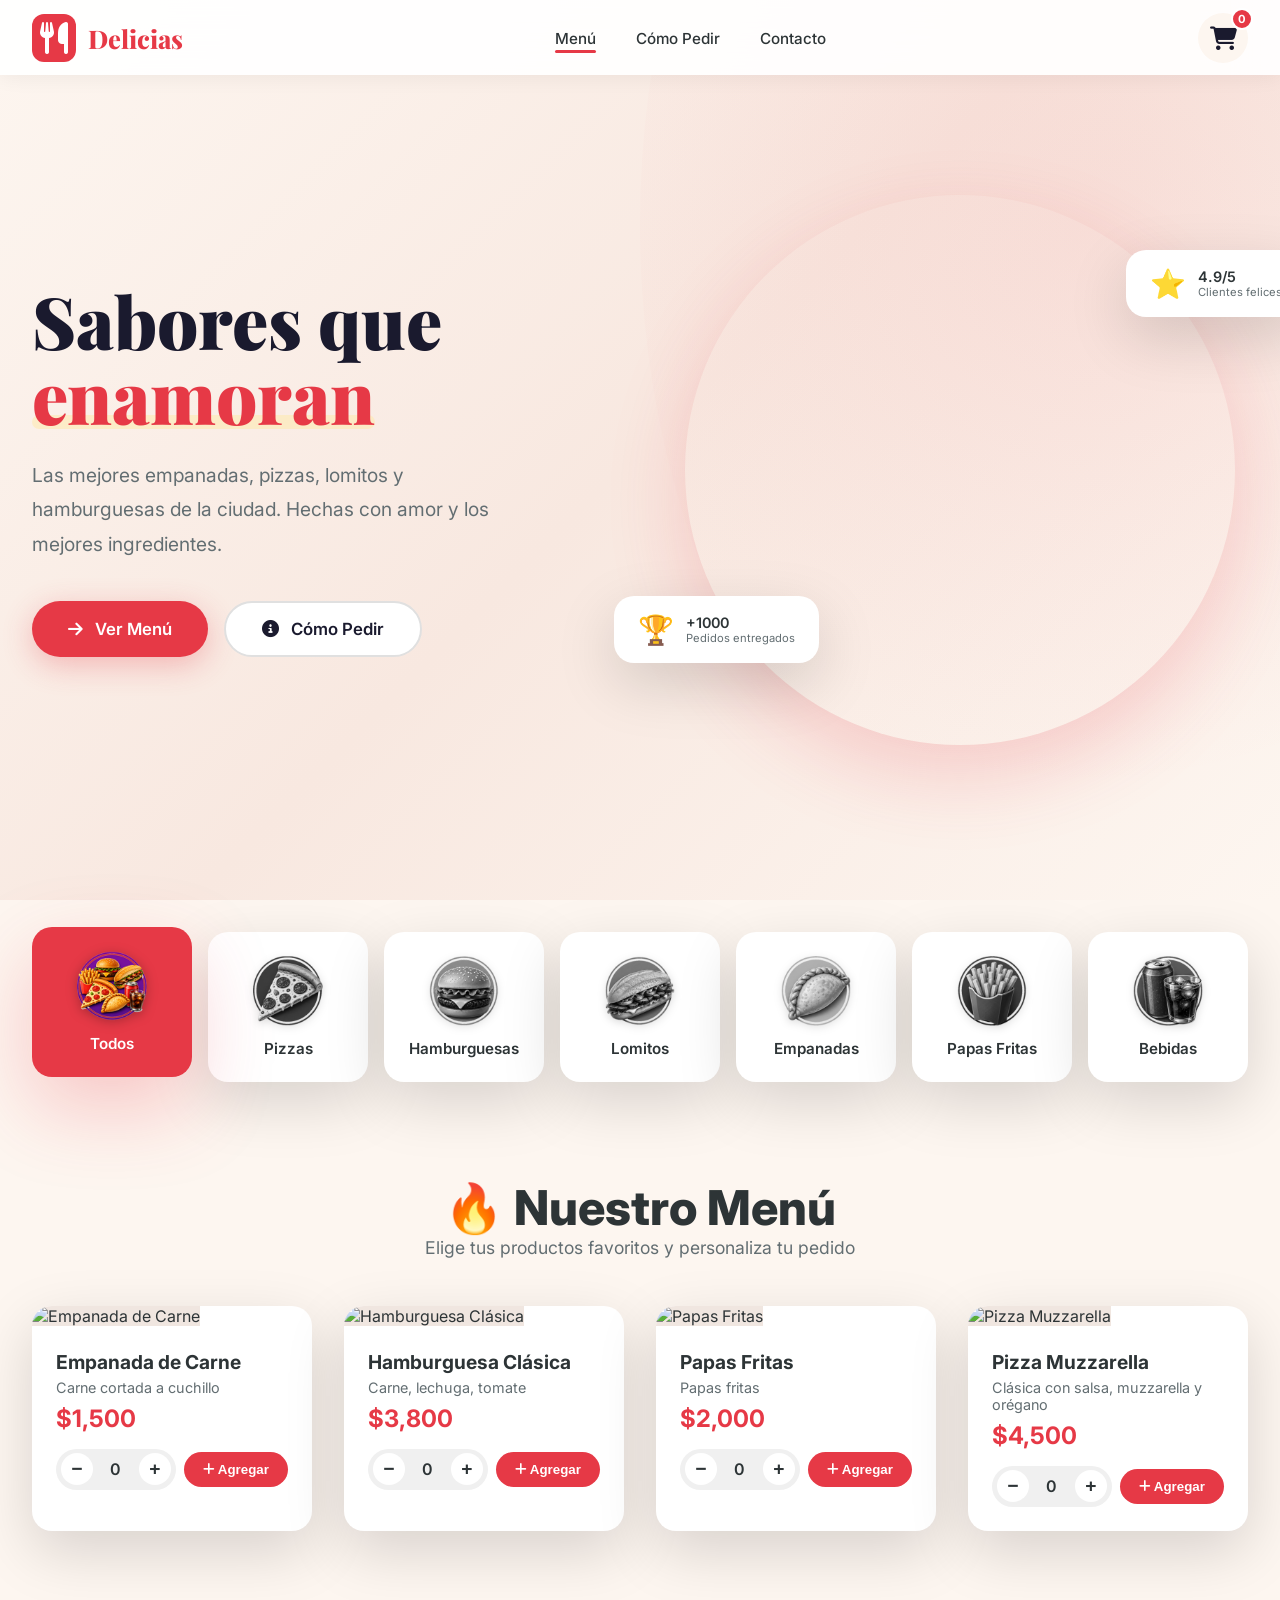
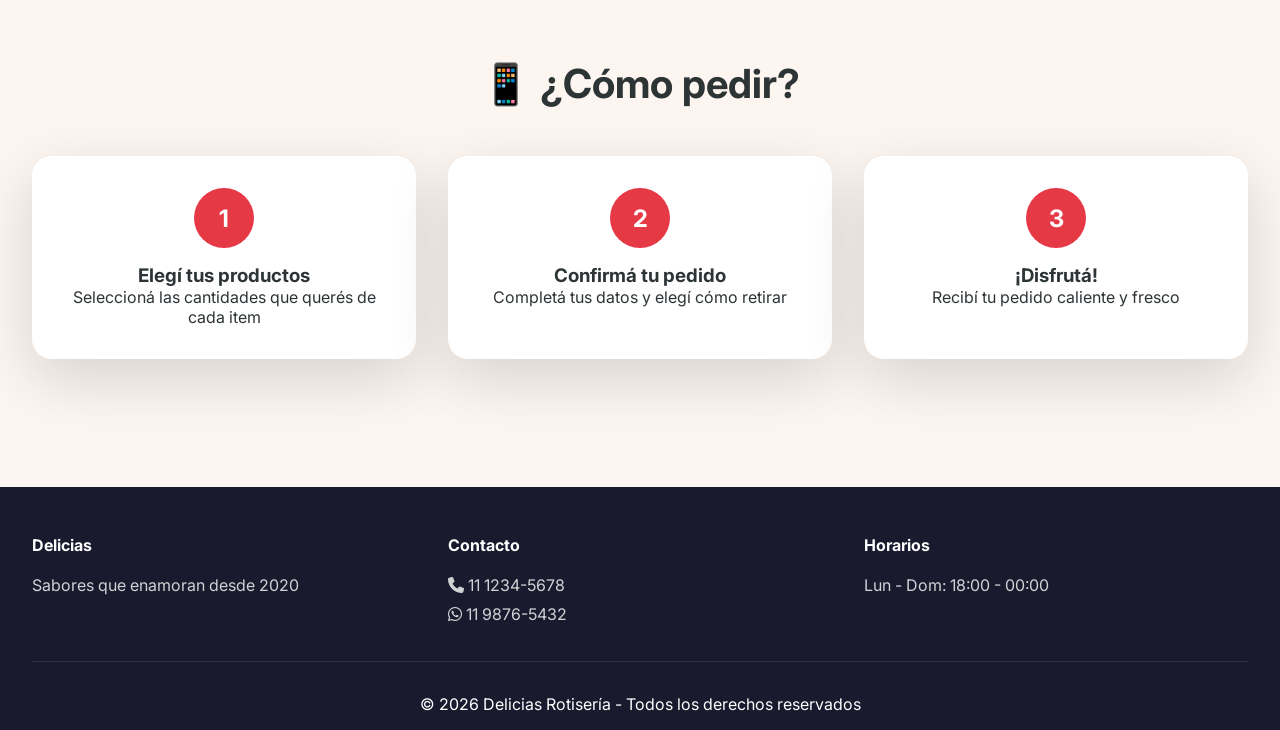
==== commit 2a34d56f: "Update index.html" ====
--- a/index.html
+++ b/index.html
@@ -10,7 +10,7 @@
     <meta http-equiv="Permissions-Policy" content="camera=(), microphone=(), geolocation=()">
     
     <meta name="viewport" content="width=device-width, initial-scale=1.0">
-    <title>🍕 Rotisería Delicias - Sabores que enamoran</title>
+    <title>🍕 Rotisería+Delicias - Sabores que enamoran</title>
     
     <link rel="preconnect" href="https://fonts.googleapis.com">
     <link rel="preconnect" href="https://fonts.gstatic.com" crossorigin>
@@ -1158,7 +1158,7 @@
         }
     </style>
 </head>
-<body>
+<body oncontextmenu="return false;" onselectstart="return false;">
 
     <header id="header">
         <div class="header-container">
@@ -1448,6 +1448,65 @@
             }
         });
 
+        // ===== 🔒 PROTECCIÓN DE CÓDIGO =====
+        
+        // Deshabilitar clic derecho
+        document.addEventListener('contextmenu', function(e) {
+            e.preventDefault();
+            return false;
+        });
+
+        // Deshabilitar teclas de desarrollador
+        document.addEventListener('keydown', function(e) {
+            // F12
+            if (e.keyCode === 123) {
+                e.preventDefault();
+                return false;
+            }
+            // Ctrl+Shift+I (Inspector)
+            if (e.ctrlKey && e.shiftKey && e.keyCode === 73) {
+                e.preventDefault();
+                return false;
+            }
+            // Ctrl+Shift+J (Consola)
+            if (e.ctrlKey && e.shiftKey && e.keyCode === 74) {
+                e.preventDefault();
+                return false;
+            }
+            // Ctrl+Shift+C (Seleccionar elemento)
+            if (e.ctrlKey && e.shiftKey && e.keyCode === 67) {
+                e.preventDefault();
+                return false;
+            }
+            // Ctrl+U (Ver código fuente)
+            if (e.ctrlKey && e.keyCode === 85) {
+                e.preventDefault();
+                return false;
+            }
+            // Ctrl+S (Guardar)
+            if (e.ctrlKey && e.keyCode === 83) {
+                e.preventDefault();
+                return false;
+            }
+            // Ctrl+P (Imprimir)
+            if (e.ctrlKey && e.keyCode === 80) {
+                e.preventDefault();
+                return false;
+            }
+        });
+
+        // Deshabilitar selección de texto (opcional)
+        document.addEventListener('selectstart', function(e) {
+            e.preventDefault();
+            return false;
+        });
+
+        // Deshabilitar arrastrar imágenes
+        document.addEventListener('dragstart', function(e) {
+            e.preventDefault();
+            return false;
+        });
+
         console.log('🚀 Página cargada correctamente');
     </script>
 </body>
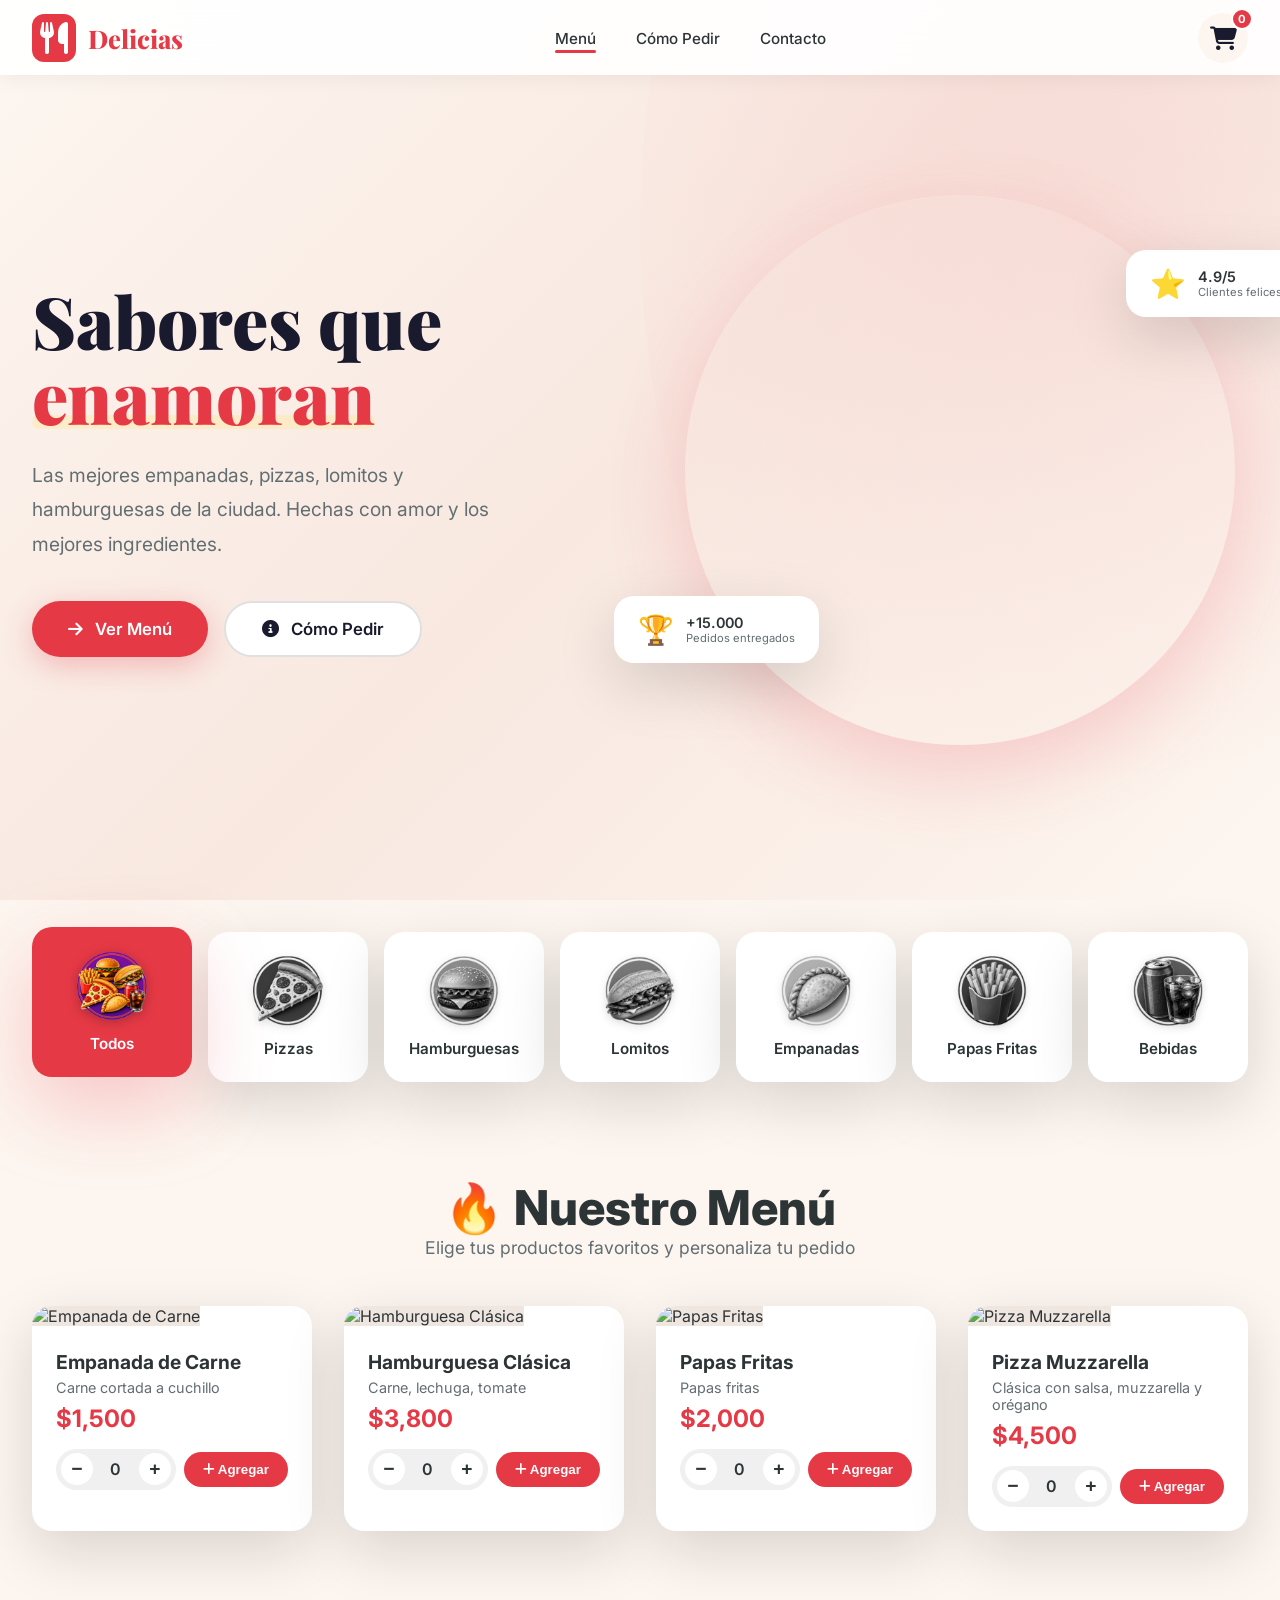
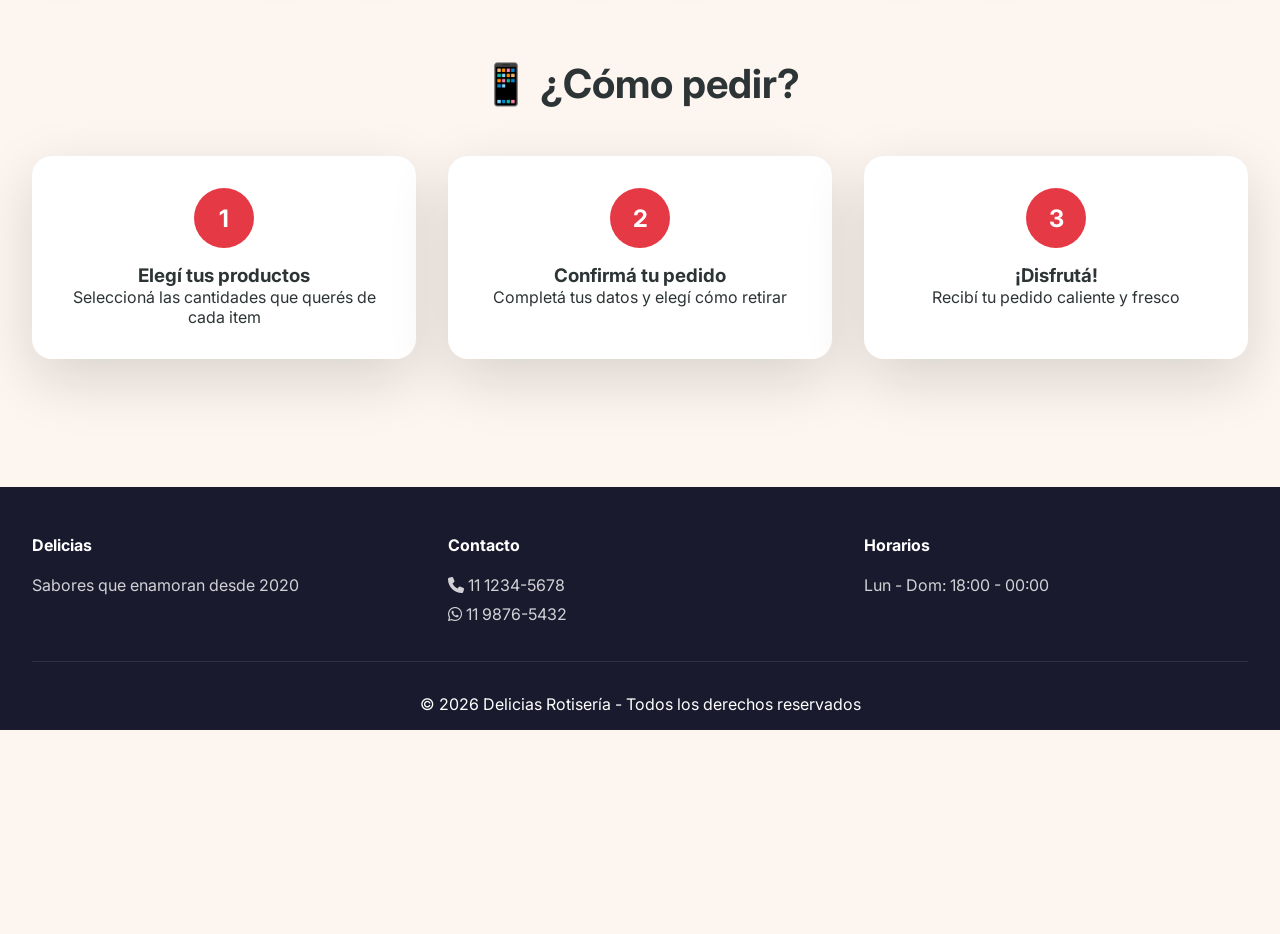
==== commit 2a7e0ba7: "Update index.html" ====
--- a/index.html
+++ b/index.html
@@ -11,6 +11,26 @@
     
     <meta name="viewport" content="width=device-width, initial-scale=1.0">
     <title>🍕 Rotisería+Delicias - Sabores que enamoran</title>
+    
+    <!-- 📱 PWA META TAGS -->
+    <meta name="theme-color" content="#e63946">
+    <meta name="apple-mobile-web-app-capable" content="yes">
+    <meta name="apple-mobile-web-app-status-bar-style" content="black-translucent">
+    <meta name="apple-mobile-web-app-title" content="Delicias">
+    <meta name="mobile-web-app-capable" content="yes">
+    <meta name="application-name" content="Delicias">
+    <meta name="msapplication-TileColor" content="#e63946">
+    <meta name="msapplication-tap-highlight" content="no">
+    
+    <!-- Iconos PWA (en carpeta images/) -->
+    <link rel="apple-touch-icon" href="images/icon-192.png">
+    <link rel="icon" type="image/png" sizes="192x192" href="images/icon-192.png">
+    <link rel="icon" type="image/png" sizes="512x512" href="images/icon-512.png">
+    <link rel="icon" type="image/png" sizes="32x32" href="images/favicon-32x32.png">
+    <link rel="icon" type="image/png" sizes="16x16" href="images/favicon-16x16.png">
+    
+    <!-- Manifest PWA -->
+    <link rel="manifest" href="manifest.json">
     
     <link rel="preconnect" href="https://fonts.googleapis.com">
     <link rel="preconnect" href="https://fonts.gstatic.com" crossorigin>
@@ -1006,6 +1026,133 @@
             margin-top: 0.5rem;
         }
 
+        /* ===== BOTÓN INSTALAR APP ===== */
+        .install-app-btn {
+            position: fixed;
+            bottom: 20px;
+            left: 20px;
+            background: linear-gradient(135deg, var(--primary) 0%, var(--primary-dark) 100%);
+            color: white;
+            padding: 12px 20px;
+            border-radius: 50px;
+            box-shadow: 0 8px 25px rgba(230, 57, 70, 0.4);
+            cursor: pointer;
+            display: none;
+            align-items: center;
+            gap: 10px;
+            font-weight: 600;
+            font-size: 0.9rem;
+            z-index: 1400;
+            transition: all 0.3s ease;
+            border: none;
+            animation: pulseInstall 2s infinite;
+        }
+
+        .install-app-btn:hover {
+            transform: translateY(-3px);
+            box-shadow: 0 12px 35px rgba(230, 57, 70, 0.5);
+        }
+
+        .install-app-btn.show {
+            display: flex;
+        }
+
+        .install-app-btn i {
+            font-size: 1.2rem;
+        }
+
+        @keyframes pulseInstall {
+            0%, 100% { box-shadow: 0 8px 25px rgba(230, 57, 70, 0.4); }
+            50% { box-shadow: 0 8px 35px rgba(230, 57, 70, 0.6); }
+        }
+
+        /* ===== MODAL INSTRUCCIONES INSTALACIÓN ===== */
+        .install-modal {
+            display: none;
+            position: fixed;
+            top: 0;
+            left: 0;
+            width: 100%;
+            height: 100%;
+            background: rgba(0,0,0,0.7);
+            z-index: 4000;
+            animation: fadeIn 0.3s;
+        }
+
+        .install-modal.active {
+            display: flex;
+            align-items: center;
+            justify-content: center;
+        }
+
+        .install-modal-content {
+            background: white;
+            border-radius: var(--radius);
+            max-width: 500px;
+            width: 90%;
+            padding: 2rem;
+            animation: slideUp 0.3s;
+            text-align: center;
+        }
+
+        .install-modal-content h3 {
+            color: var(--primary);
+            margin-bottom: 1rem;
+            font-size: 1.5rem;
+        }
+
+        .install-modal-content p {
+            color: var(--text);
+            margin-bottom: 1.5rem;
+            line-height: 1.6;
+        }
+
+        .install-instructions {
+            text-align: left;
+            background: var(--cream);
+            padding: 1.5rem;
+            border-radius: var(--radius-sm);
+            margin-bottom: 1.5rem;
+        }
+
+        .install-instructions h4 {
+            color: var(--secondary);
+            margin-bottom: 1rem;
+            font-size: 1.1rem;
+        }
+
+        .install-instructions ol {
+            padding-left: 1.5rem;
+            color: var(--text);
+        }
+
+        .install-instructions li {
+            margin-bottom: 0.8rem;
+            line-height: 1.5;
+        }
+
+        .install-instructions i {
+            color: var(--primary);
+            margin-right: 8px;
+        }
+
+        .close-install-modal {
+            background: var(--primary);
+            color: white;
+            border: none;
+            padding: 12px 30px;
+            border-radius: 50px;
+            font-weight: 600;
+            cursor: pointer;
+            font-size: 1rem;
+            transition: all 0.3s ease;
+        }
+
+        .close-install-modal:hover {
+            background: var(--primary-dark);
+            transform: scale(1.05);
+        }
+
         /* ===== RESPONSIVE DESIGN ===== */
         @media (max-width: 1024px) {
             .hero-text h1 { font-size: 3.5rem; }
@@ -1131,6 +1278,14 @@
                 right: 10px;
                 left: 10px;
                 max-width: none;
+            }
+
+            /* Install button */
+            .install-app-btn {
+                bottom: 15px;
+                left: 15px;
+                padding: 10px 16px;
+                font-size: 0.85rem;
             }
         }
 
@@ -1223,7 +1378,7 @@
                 <div class="floating-badge" style="bottom: 15%; left: -10%;">
                     <span class="icon">🏆</span>
                     <div>
-                        <div class="text">+1000</div>
+                        <div class="text">+15.000</div>
                         <div class="sub">Pedidos entregados</div>
                     </div>
                 </div>
@@ -1377,6 +1532,43 @@
         </div>
     </div>
 
+    <!-- 📱 MODAL INSTRUCCIONES INSTALACIÓN -->
+    <div class="install-modal" id="installModal">
+        <div class="install-modal-content">
+            <h3><i class="fas fa-mobile-alt"></i> Instalar como App</h3>
+            <p>¡Llevá Delicias en tu teléfono! Accedé rápidamente sin abrir el navegador.</p>
+            
+            <div class="install-instructions" id="iosInstructions" style="display: none;">
+                <h4><i class="fab fa-apple"></i> En iPhone/iPad:</h4>
+                <ol>
+                    <li>Tocá el botón <strong>Compartir</strong> <i class="fas fa-share-alt"></i></li>
+                    <li>Desplazate hacia abajo y tocá <strong>"Agregar a pantalla de inicio"</strong></li>
+                    <li>Tocá <strong>"Agregar"</strong> en la esquina superior derecha</li>
+                </ol>
+            </div>
+            
+            <div class="install-instructions" id="androidInstructions" style="display: none;">
+                <h4><i class="fab fa-android"></i> En Android:</h4>
+                <ol>
+                    <li>Tocá el menú de tres puntos <i class="fas fa-ellipsis-v"></i> (arriba a la derecha)</li>
+                    <li>Seleccioná <strong>"Instalar aplicación"</strong> o <strong>"Agregar a pantalla principal"</strong></li>
+                    <li>Confirmá tocando <strong>"Instalar"</strong></li>
+                </ol>
+            </div>
+            
+            <div class="install-instructions" id="desktopInstructions" style="display: none;">
+                <h4><i class="fas fa-desktop"></i> En computadora:</h4>
+                <ol>
+                    <li>Hacé clic en el ícono de instalación <i class="fas fa-download"></i> en la barra de direcciones</li>
+                    <li>O andá al menú del navegador <i class="fas fa-ellipsis-v"></i></li>
+                    <li>Seleccioná <strong>"Instalar Delicias"</strong> o <strong>"Crear acceso directo"</strong></li>
+                </ol>
+            </div>
+            
+            <button class="close-install-modal" onclick="closeInstallModal()">Entendido</button>
+        </div>
+    </div>
+
     <section id="como-pedir" class="how-to-order">
         <h2>📱 ¿Cómo pedir?</h2>
         <div class="steps">
@@ -1419,6 +1611,12 @@
         </div>
     </footer>
 
+    <!-- 📱 BOTÓN INSTALAR APP -->
+    <button class="install-app-btn" id="installBtn" onclick="showInstallInstructions()">
+        <i class="fas fa-download"></i>
+        <span>Instalar App</span>
+    </button>
+
     <script src="js/main.js"></script>
 
     <script>
@@ -1507,6 +1705,88 @@
             return false;
         });
 
+        // ===== 📱 PWA - INSTALAR COMO APP =====
+        
+        let deferredPrompt;
+        const installBtn = document.getElementById('installBtn');
+
+        // Detectar si ya está instalada
+        window.addEventListener('load', () => {
+            if (window.matchMedia('(display-mode: standalone)').matches) {
+                console.log('📱 App ya está instalada');
+                installBtn.style.display = 'none';
+            } else {
+                // Mostrar botón después de 3 segundos
+                setTimeout(() => {
+                    installBtn.classList.add('show');
+                }, 3000);
+            }
+        });
+
+        // Capturar evento beforeinstallprompt (Chrome/Edge/Android)
+        window.addEventListener('beforeinstallprompt', (e) => {
+            e.preventDefault();
+            deferredPrompt = e;
+            installBtn.classList.add('show');
+        });
+
+        // Mostrar instrucciones según el dispositivo
+        function showInstallInstructions() {
+            const modal = document.getElementById('installModal');
+            const isIOS = /iPad|iPhone|iPod/.test(navigator.userAgent) && !window.MSStream;
+            const isAndroid = /Android/.test(navigator.userAgent);
+            const isDesktop = !isIOS && !isAndroid;
+
+            // Ocultar todas las instrucciones
+            document.getElementById('iosInstructions').style.display = 'none';
+            document.getElementById('androidInstructions').style.display = 'none';
+            document.getElementById('desktopInstructions').style.display = 'none';
+
+            // Mostrar instrucciones según dispositivo
+            if (isIOS) {
+                document.getElementById('iosInstructions').style.display = 'block';
+            } else if (isAndroid) {
+                document.getElementById('androidInstructions').style.display = 'block';
+                
+                // Si hay prompt disponible, mostrarlo directamente
+                if (deferredPrompt) {
+                    deferredPrompt.prompt();
+                    deferredPrompt.userChoice.then((choiceResult) => {
+                        if (choiceResult.outcome === 'accepted') {
+                            console.log('✅ Usuario aceptó la instalación');
+                            installBtn.style.display = 'none';
+                        }
+                        deferredPrompt = null;
+                    });
+                    return;
+                }
+            } else {
+                document.getElementById('desktopInstructions').style.display = 'block';
+            }
+
+            modal.classList.add('active');
+        }
+
+        // Cerrar modal de instalación
+        function closeInstallModal() {
+            const modal = document.getElementById('installModal');
+            modal.classList.remove('active');
+        }
+
+        // Cerrar modal al hacer clic fuera
+        document.getElementById('installModal').addEventListener('click', (e) => {
+            if (e.target.id === 'installModal') {
+                closeInstallModal();
+            }
+        });
+
+        // Detectar cuando la app se instala exitosamente
+        window.addEventListener('appinstalled', () => {
+            console.log('✅ PWA instalada exitosamente');
+            installBtn.style.display = 'none';
+            deferredPrompt = null;
+        });
+
         console.log('🚀 Página cargada correctamente');
     </script>
 </body>
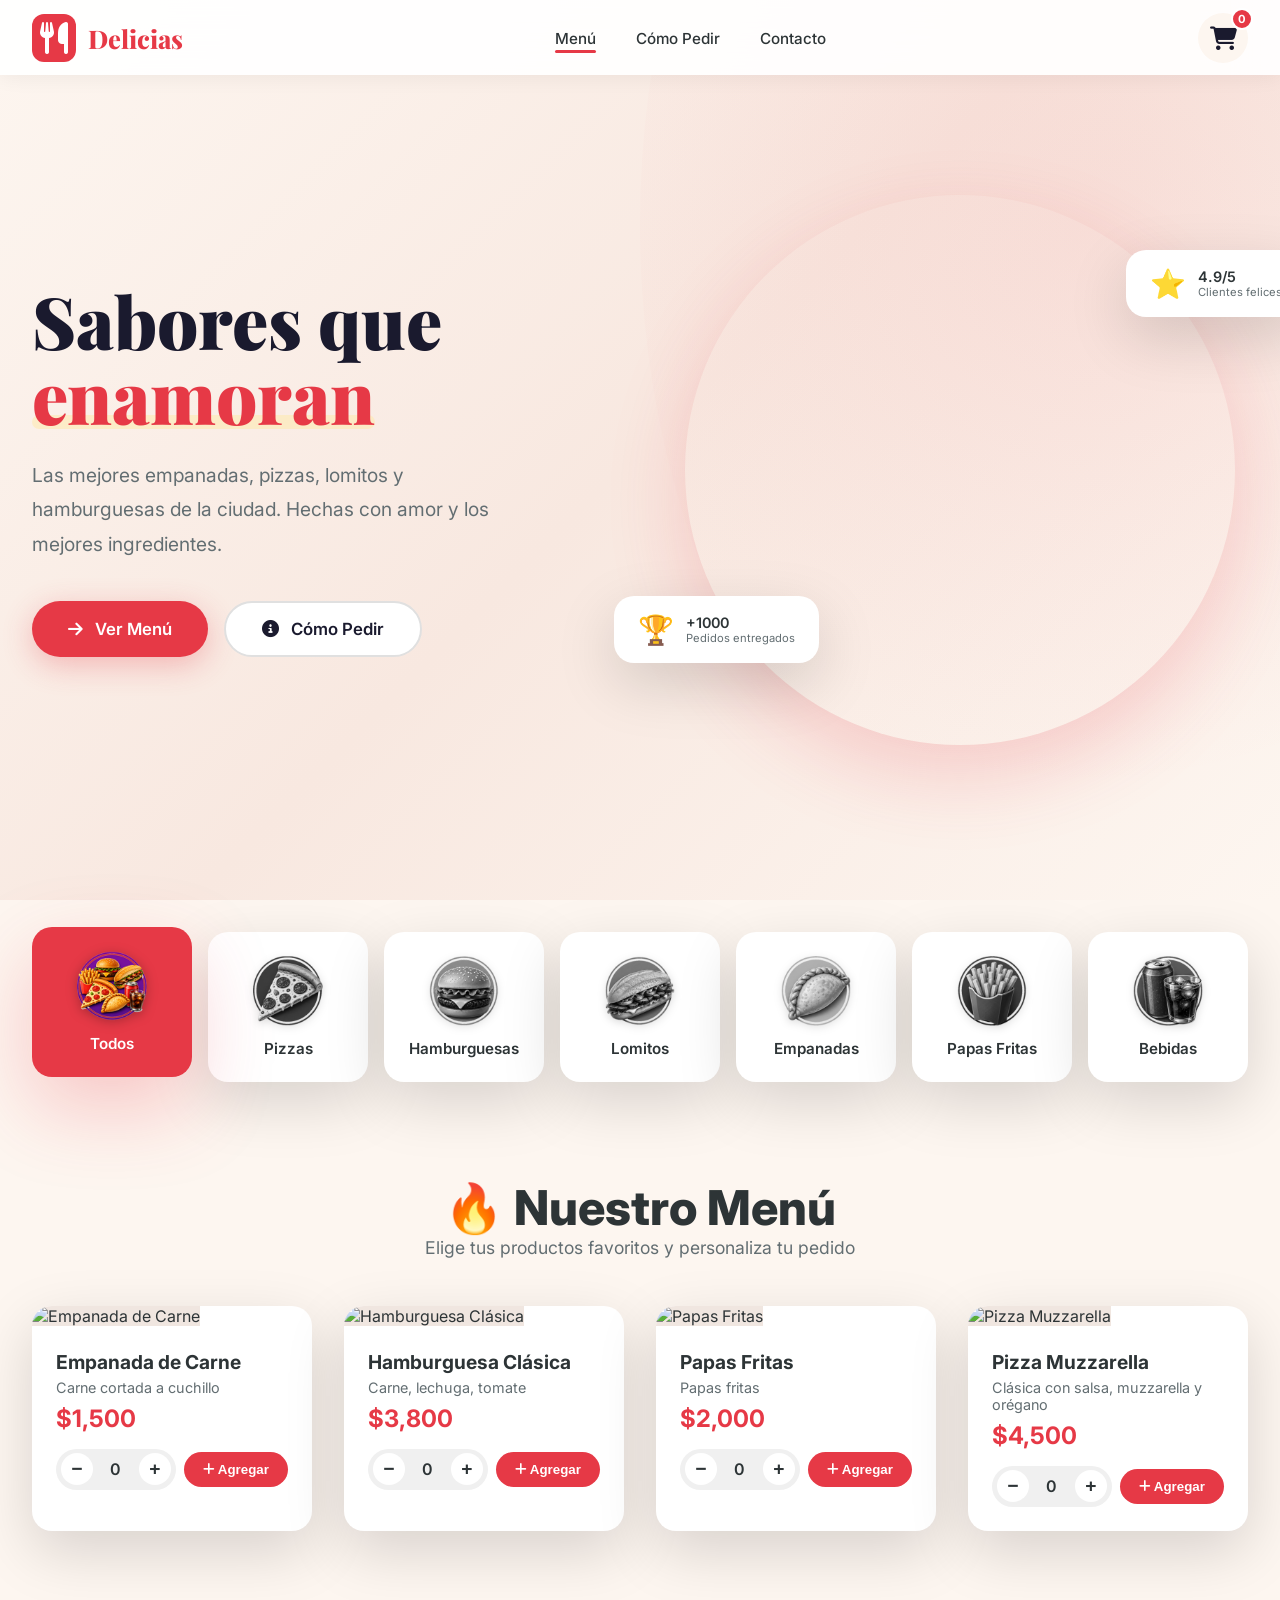
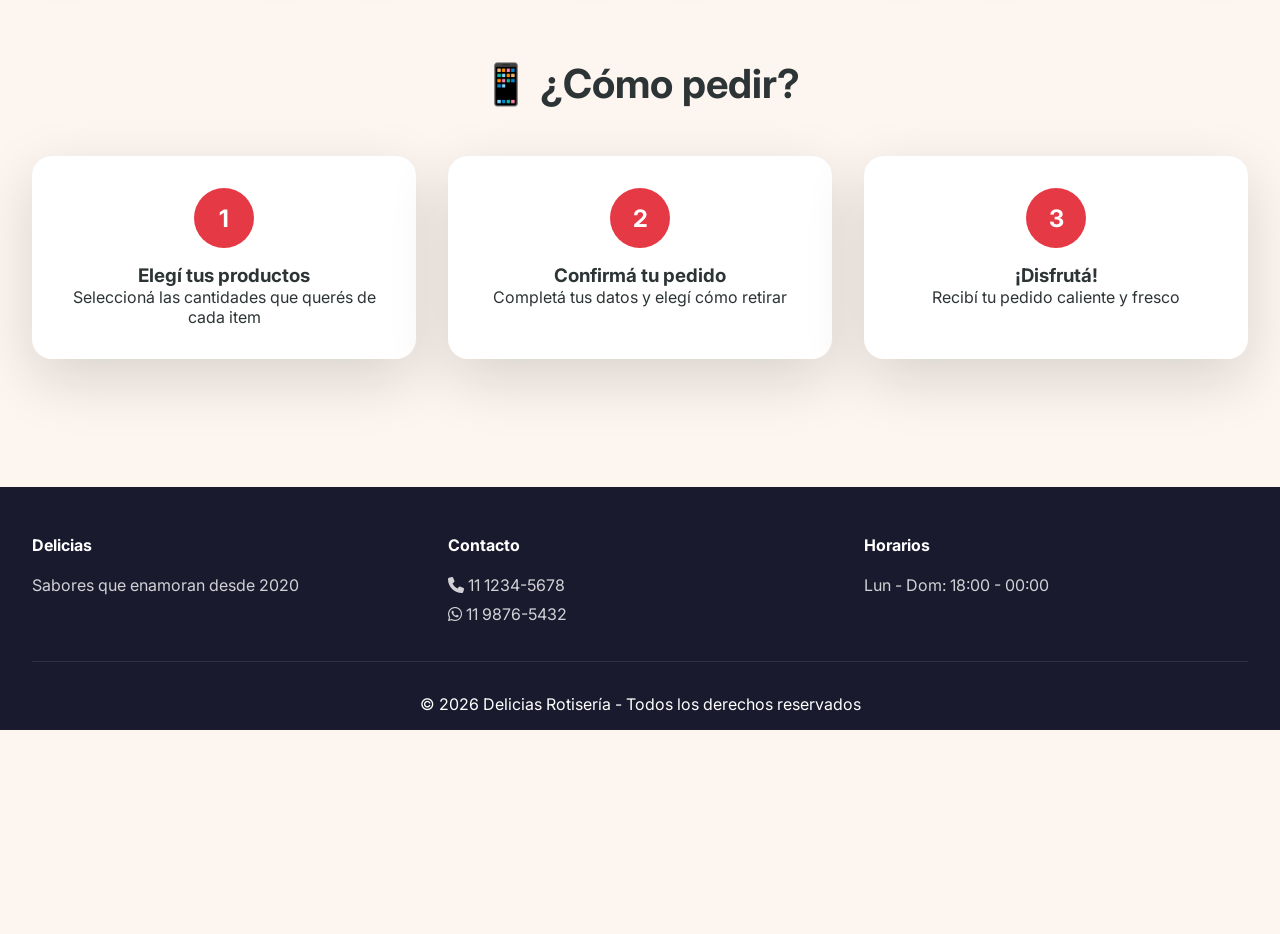
==== commit f385b224: "Update index.html" ====
--- a/index.html
+++ b/index.html
@@ -10,7 +10,7 @@
     <meta http-equiv="Permissions-Policy" content="camera=(), microphone=(), geolocation=()">
     
     <meta name="viewport" content="width=device-width, initial-scale=1.0">
-    <title>🍕 Rotisería+Delicias - Sabores que enamoran</title>
+    <title>🍕 Rotisería Delicias - Sabores que enamoran</title>
     
     <!-- 📱 PWA META TAGS -->
     <meta name="theme-color" content="#e63946">
@@ -1378,7 +1378,7 @@
                 <div class="floating-badge" style="bottom: 15%; left: -10%;">
                     <span class="icon">🏆</span>
                     <div>
-                        <div class="text">+15.000</div>
+                        <div class="text">+1000</div>
                         <div class="sub">Pedidos entregados</div>
                     </div>
                 </div>
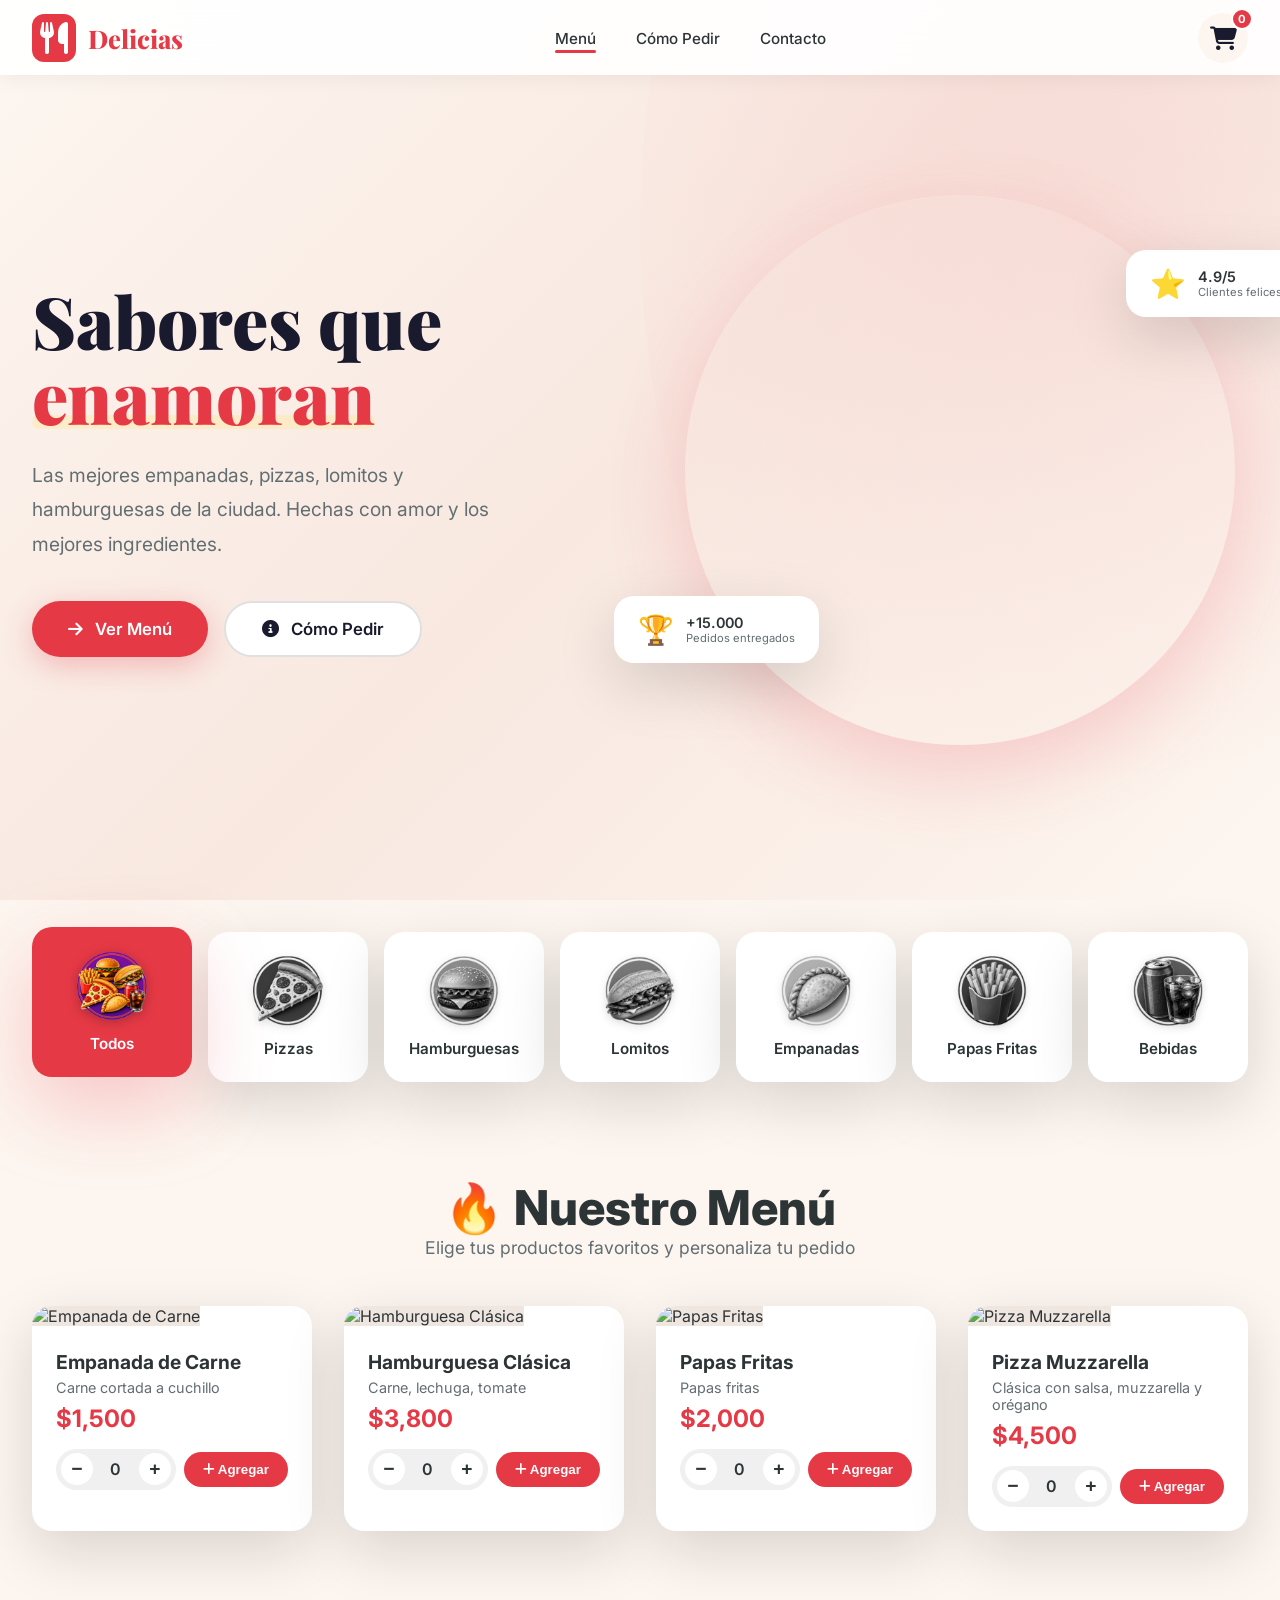
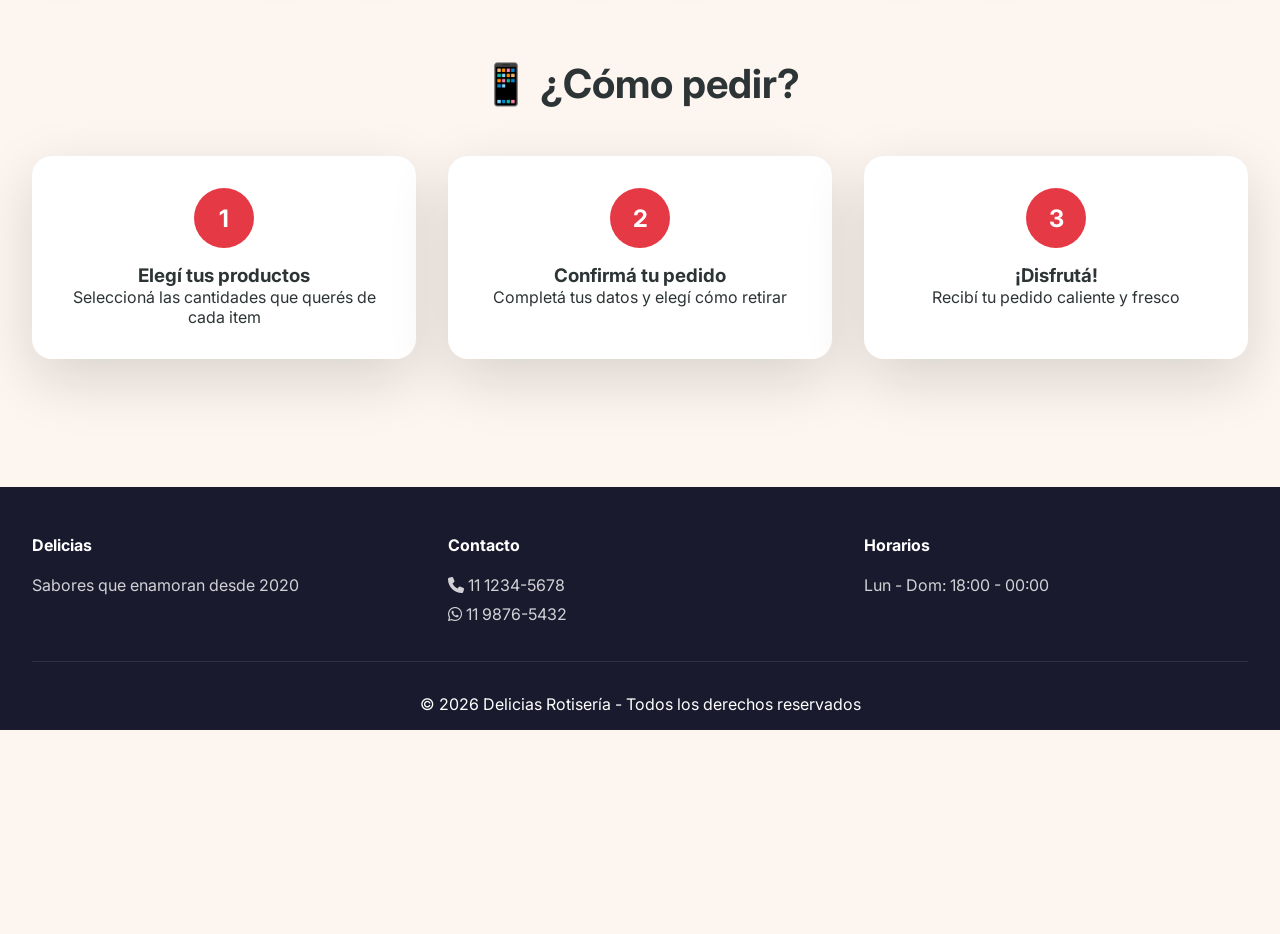
==== commit ec1a7457: "Update index.html" ====
--- a/index.html
+++ b/index.html
@@ -1378,7 +1378,7 @@
                 <div class="floating-badge" style="bottom: 15%; left: -10%;">
                     <span class="icon">🏆</span>
                     <div>
-                        <div class="text">+1000</div>
+                        <div class="text">+15.000</div>
                         <div class="sub">Pedidos entregados</div>
                     </div>
                 </div>
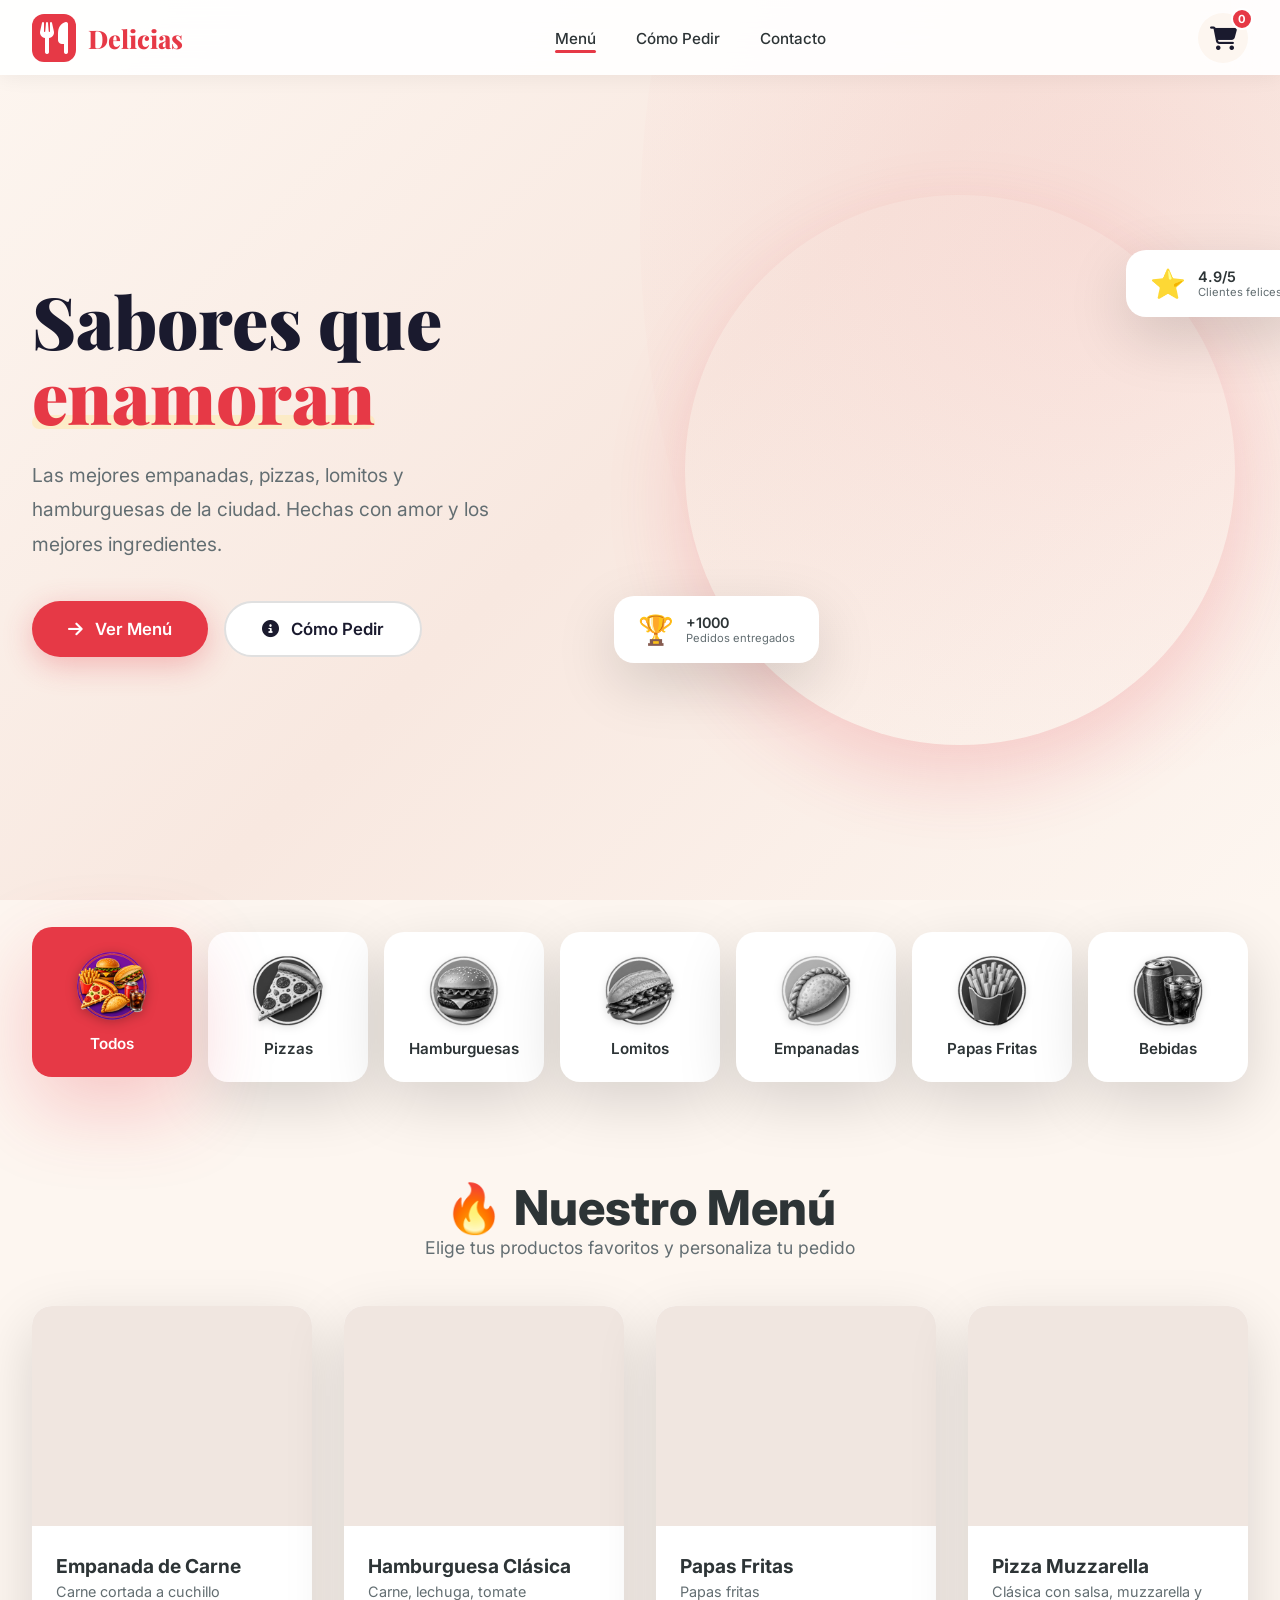
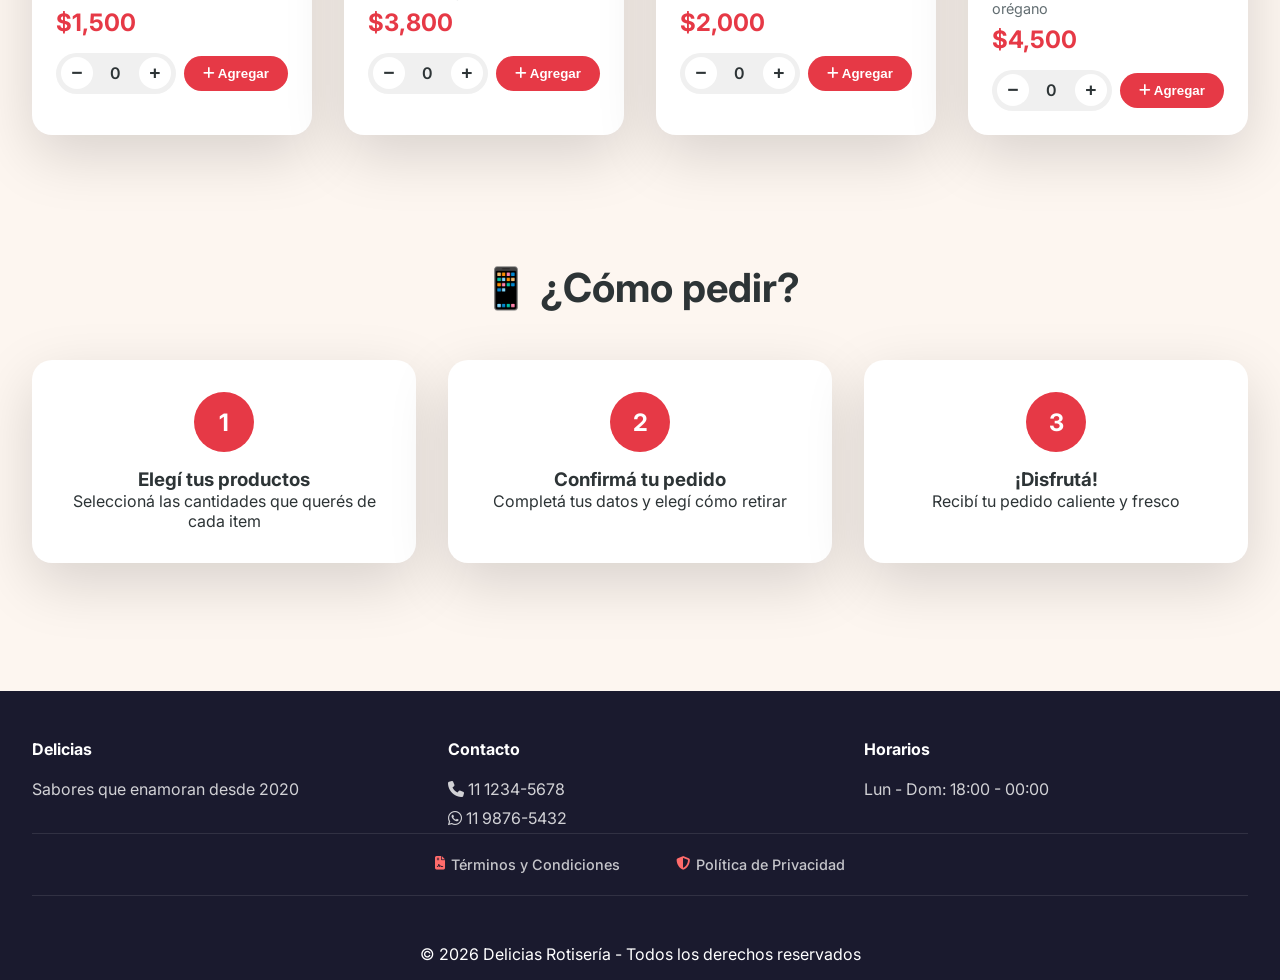
==== commit 458af0a5: "Update index.html" ====
--- a/index.html
+++ b/index.html
@@ -10,7 +10,7 @@
     <meta http-equiv="Permissions-Policy" content="camera=(), microphone=(), geolocation=()">
     
     <meta name="viewport" content="width=device-width, initial-scale=1.0">
-    <title>🍕 Rotisería Delicias - Sabores que enamoran</title>
+    <title>🍕 Rotisería+Delicias - Sabores que enamoran</title>
     
     <!-- 📱 PWA META TAGS -->
     <meta name="theme-color" content="#e63946">
@@ -772,6 +772,8 @@
         .radio-option:hover { 
             border-color: var(--primary); 
         }
+        
+        /* ===== 6 BOTONES DE PAGO (3x2) ===== */
         .payment-options { 
             display: grid; 
             grid-template-columns: repeat(3, 1fr); 
@@ -869,11 +871,44 @@
             opacity: 0.8; 
             line-height: 1.8; 
         }
+        
+        /* ===== NUEVOS LINKS LEGALES EN FOOTER ===== */
+        .footer-legal-links {
+            display: flex;
+            justify-content: center;
+            gap: 2rem;
+            margin-bottom: 1.5rem;
+            flex-wrap: wrap;
+            padding: 1rem 0;
+            border-top: 1px solid rgba(255,255,255,0.1);
+            border-bottom: 1px solid rgba(255,255,255,0.1);
+        }
+        .footer-legal-links a {
+            color: rgba(255,255,255,0.75);
+            text-decoration: none;
+            font-size: 0.9rem;
+            font-weight: 500;
+            transition: var(--transition);
+            display: inline-flex;
+            align-items: center;
+            gap: 6px;
+            padding: 6px 12px;
+            border-radius: 6px;
+        }
+        .footer-legal-links a:hover {
+            color: white;
+            background: rgba(255,255,255,0.08);
+            transform: translateY(-2px);
+        }
+        .footer-legal-links a i {
+            font-size: 0.85rem;
+            color: var(--primary-light);
+        }
+        
         .footer-bottom { 
             text-align: center; 
-            padding-top: 2rem; 
-            margin-top: 2rem; 
-            border-top: 1px solid rgba(255,255,255,0.1); 
+            padding-top: 1.5rem; 
+            margin-top: 0;
         }
 
         @keyframes fadeIn { 
@@ -1271,6 +1306,14 @@
                 grid-template-columns: 1fr; 
                 text-align: center; 
             }
+            .footer-legal-links {
+                gap: 0.5rem;
+                flex-direction: column;
+                align-items: center;
+            }
+            .footer-legal-links a {
+                font-size: 0.85rem;
+            }
 
             /* Combo suggestion */
             .combo-suggestion {
@@ -1309,6 +1352,9 @@
             }
             .hero-image .image-wrapper {
                 max-width: 250px;
+            }
+            .payment-options {
+                grid-template-columns: repeat(2, 1fr);
             }
         }
     </style>
@@ -1378,7 +1424,7 @@
                 <div class="floating-badge" style="bottom: 15%; left: -10%;">
                     <span class="icon">🏆</span>
                     <div>
-                        <div class="text">+15.000</div>
+                        <div class="text">+1000</div>
                         <div class="sub">Pedidos entregados</div>
                     </div>
                 </div>
@@ -1510,7 +1556,7 @@
                             <span>Crédito</span>
                         </label>
                         <label class="payment-option">
-                            <input type="radio" name="payment" value="transferencia" checked>
+                            <input type="radio" name="payment" value="transferencia">
                             <i class="fas fa-university"></i>
                             <span>Transferencia</span>
                         </label>
@@ -1518,6 +1564,11 @@
                             <input type="radio" name="payment" value="mercadoPago">
                             <i class="fas fa-qrcode"></i>
                             <span>Mercado Pago</span>
+                        </label>
+                        <label class="payment-option">
+                            <input type="radio" name="payment" value="nfc">
+                            <i class="fas fa-wifi"></i>
+                            <span>NFC</span>
                         </label>
                     </div>
                 </div>
@@ -1606,6 +1657,19 @@
                 <p>Lun - Dom: 18:00 - 00:00</p>
             </div>
         </div>
+        
+        <!-- 🔗 NUEVOS LINKS LEGALES -->
+        <div class="footer-legal-links">
+            <a href="terminos.html">
+                <i class="fas fa-file-contract"></i>
+                Términos y Condiciones
+            </a>
+            <a href="privacidad.html">
+                <i class="fas fa-shield-alt"></i>
+                Política de Privacidad
+            </a>
+        </div>
+        
         <div class="footer-bottom">
             <p>&copy; 2026 Delicias Rotisería - Todos los derechos reservados</p>
         </div>
